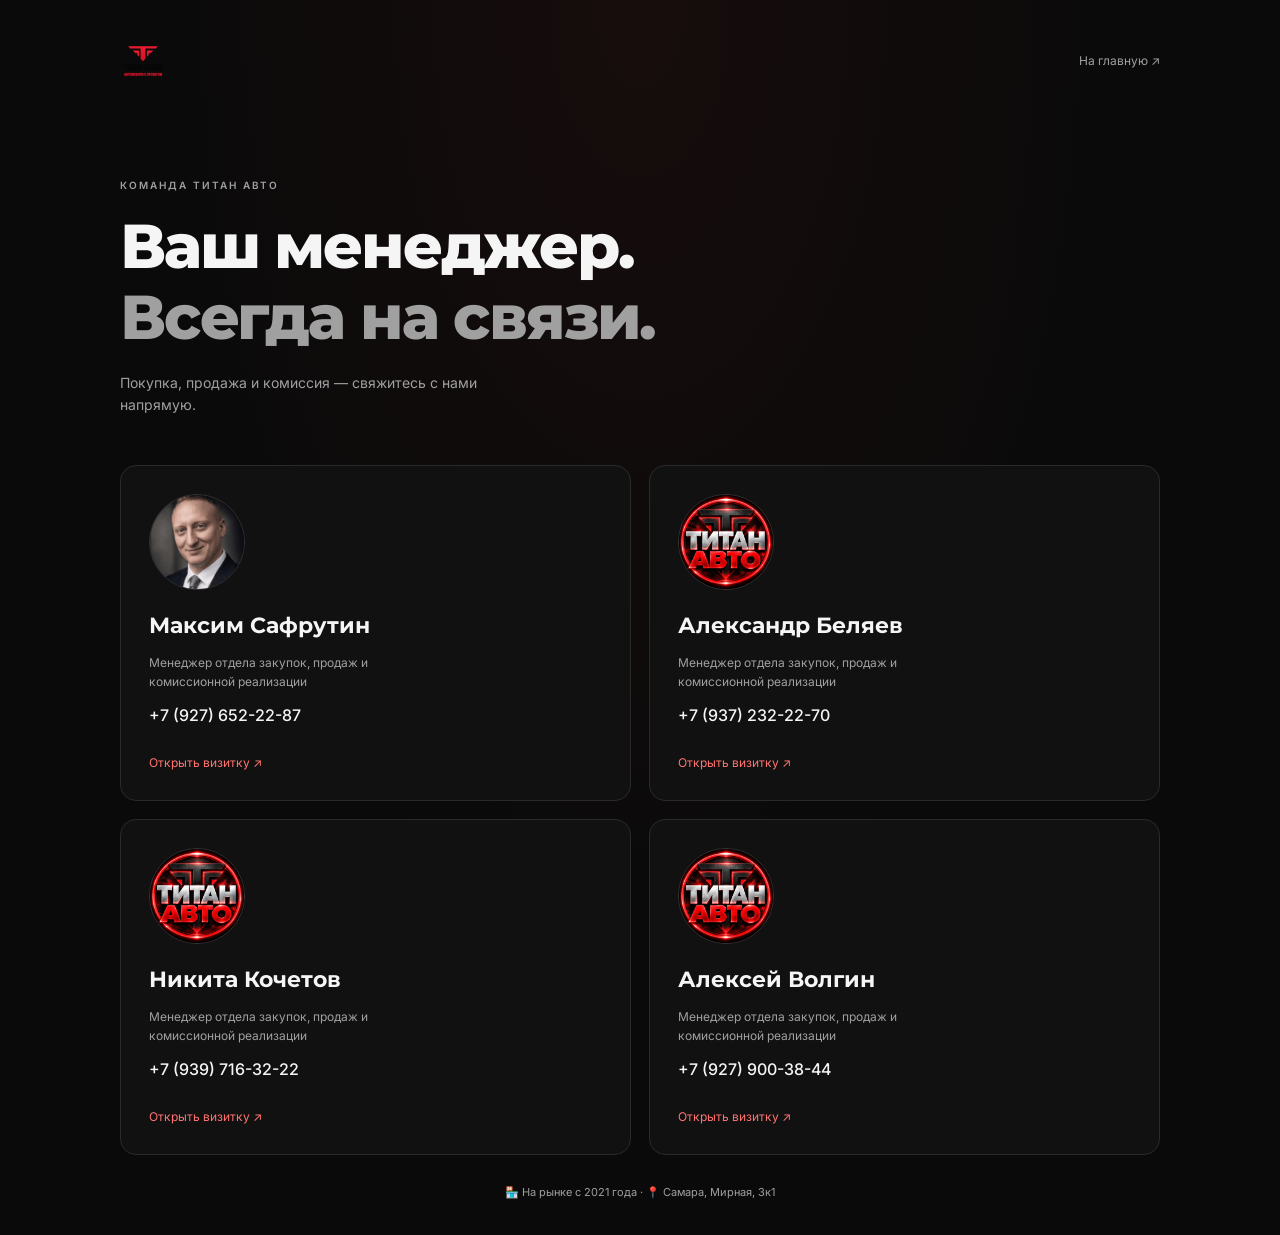
==== managers/index.html @ 08566175 "Add branded TITAN AUTO manager contact cards" ====
<!doctype html>
<html lang="ru"><head><meta charset="utf-8"><meta name="viewport" content="width=device-width,initial-scale=1"><meta name="theme-color" content="#0a0a0a"><title>Менеджеры — ТИТАН АВТО</title><meta name="description" content="Команда ТИТАН АВТО — контакты менеджеров в Самаре."><link rel="canonical" href="https://maxsafrutin.github.io/TITAN-AUTO/managers/"><meta property="og:type" content="website"><meta property="og:locale" content="ru_RU"><meta property="og:title" content="Менеджеры — ТИТАН АВТО"><meta property="og:description" content="Команда ТИТАН АВТО — контакты менеджеров в Самаре."><meta property="og:url" content="https://maxsafrutin.github.io/TITAN-AUTO/managers/"><meta property="og:image" content="https://maxsafrutin.github.io/TITAN-AUTO/managers/assets/titan-avatar.jpg"><meta name="twitter:card" content="summary"><link rel="icon" href="../assets/brand/favicon.svg" type="image/svg+xml"><link rel="stylesheet" href="assets/cards.css"></head><body><main class="directory"><header class="top"><a href="../"><img class="logo" src="../assets/brand/titan-auto-logo.svg" alt="ТИТАН АВТО" width="165" height="46"></a><a class="back" href="../">На главную ↗</a></header><div class="directory-title"><span class="eyebrow">КОМАНДА ТИТАН АВТО</span><h1>Ваш менеджер.<br><span>Всегда на связи.</span></h1><p>Покупка, продажа и комиссия — свяжитесь с нами напрямую.</p></div><div class="manager-grid"><a class="manager-tile" href="maksim-safrutin/"><img src="assets/maksim-safrutin.png" alt="Максим Сафрутин" width="96" height="96"><h2>Максим Сафрутин</h2><p>Менеджер отдела закупок, продаж и комиссионной реализации</p><strong>+7 (927) 652-22-87</strong><span class="tile-link">Открыть визитку ↗</span></a><a class="manager-tile" href="aleksandr-belyaev/"><img src="assets/titan-avatar.jpg" alt="ТИТАН АВТО" width="96" height="96"><h2>Александр Беляев</h2><p>Менеджер отдела закупок, продаж и комиссионной реализации</p><strong>+7 (937) 232-22-70</strong><span class="tile-link">Открыть визитку ↗</span></a><a class="manager-tile" href="nikita-kochetov/"><img src="assets/titan-avatar.jpg" alt="ТИТАН АВТО" width="96" height="96"><h2>Никита Кочетов</h2><p>Менеджер отдела закупок, продаж и комиссионной реализации</p><strong>+7 (939) 716-32-22</strong><span class="tile-link">Открыть визитку ↗</span></a><a class="manager-tile" href="aleksey-volgin/"><img src="assets/titan-avatar.jpg" alt="ТИТАН АВТО" width="96" height="96"><h2>Алексей Волгин</h2><p>Менеджер отдела закупок, продаж и комиссионной реализации</p><strong>+7 (927) 900-38-44</strong><span class="tile-link">Открыть визитку ↗</span></a></div><footer class="bottom">🏪 На рынке с 2021 года · 📍 Самара, Мирная, 3к1</footer></main></body></html>
---- managers/assets/cards.css ----
@import url('https://fonts.googleapis.com/css2?family=Inter:wght@400;500;600;700&family=Montserrat:wght@500;600;700;800&display=swap');
:root{color-scheme:dark;--bg:#0a0a0a;--panel:#111;--surface:#1a1a1a;--border:#2a2a2a;--muted:#a0a0a0;--red:#e53935;--text:#f5f5f5}
*{box-sizing:border-box}body{margin:0;background:var(--bg);color:var(--text);font:15px/1.6 Inter,Arial,sans-serif;background-image:radial-gradient(ellipse at 50% 0,rgba(229,57,53,.06),transparent 55%)}a{color:inherit;text-decoration:none}button{font:inherit;color:inherit;cursor:pointer}button,a,summary{-webkit-tap-highlight-color:transparent}a:focus-visible,button:focus-visible,summary:focus-visible{outline:2px solid #ff4d4d;outline-offset:4px}button:disabled{cursor:default}img{display:block;max-width:100%}.shell{width:min(100% - 32px,620px);margin:0 auto}.top{display:flex;align-items:center;justify-content:space-between;gap:20px;padding:30px 0}.logo{object-fit:contain;object-position:left center}.back{font-size:12px;color:var(--muted)}.back:hover,.company:hover,.bottom a:hover{color:#fff}.card{position:relative;background:var(--panel);border:1px solid var(--border);border-radius:22px;overflow:hidden;box-shadow:0 24px 70px #0005}.accent{height:4px;background:linear-gradient(90deg,var(--red) 0 32%,#262626 32%)}.intro{padding:30px 32px 24px;text-align:center}.eyebrow{display:block;font-size:10px;letter-spacing:.2em;font-weight:600;color:var(--muted)}.avatar{margin:24px auto 20px;border-radius:50%;object-fit:cover;object-position:center;border:1px solid #3a3a3a;padding:4px;background:var(--surface)}h1,h2{font-family:Montserrat,Arial,sans-serif}h1{font-size:38px;line-height:1.15;letter-spacing:-.035em;margin:0 0 16px;font-weight:800}.role{font-size:14px;color:var(--muted);max-width:360px;margin:0 auto 12px;line-height:1.65}.company{font-weight:600;font-size:13px;color:#ccc}.primary-actions{display:grid;grid-template-columns:1.35fr 1fr;gap:10px;padding:0 28px 26px}.button{display:flex;align-items:center;justify-content:center;gap:8px;min-height:48px;padding:12px 14px;border:1px solid #363636;background:var(--surface);border-radius:10px;font-size:12px;font-weight:600;text-align:center;transition:background .15s}.button:hover{background:#292929}.primary{background:var(--red);border-color:var(--red);color:#fff}.primary:hover{background:#c92e2a}.contacts{padding:0 28px}.contact,.email{border-top:1px solid var(--border);padding:21px 0}.number{display:block}.number small,.email small{display:block;font-size:11px;color:var(--muted);margin-bottom:4px}.number strong{font-size:23px;font-weight:600;letter-spacing:-.025em}.contact-actions{display:flex;flex-wrap:wrap;gap:8px;margin-top:13px}.contact-actions a,.contact-actions button{display:flex;align-items:center;justify-content:center;gap:7px;background:#1a1a1a;border:1px solid #303030;border-radius:8px;padding:8px 12px;font-size:11px;min-height:38px}.contact-actions a:hover,.contact-actions button:hover{background:#262626;border-color:#555}.contact-actions img{object-fit:contain}.email{display:block;position:relative}.email strong{font-size:16px;overflow-wrap:anywhere}.email>span{position:absolute;right:0;top:35px;color:var(--muted)}.materials{padding:14px 28px 24px}.materials h2{font-size:12px;text-transform:uppercase;letter-spacing:.12em;color:var(--muted);margin:10px 0 16px}.row{display:flex;align-items:center;gap:14px;padding:17px 0;border-top:1px solid var(--border)}.row>span:first-child,.row>span:nth-last-child(2){flex:1}.row strong{display:block;font-size:13px;font-weight:500}.row small{display:block;color:var(--muted);font-size:11px;margin-top:3px}.row>span:last-child{color:var(--muted);flex:0}.row:hover strong{color:#ff7470}summary{list-style:none;display:flex;align-items:center;justify-content:space-between;padding:18px 0;cursor:pointer;border-top:1px solid var(--border);font-size:13px;font-weight:500}summary::-webkit-details-marker{display:none}summary span{font-size:22px;color:var(--muted)}details[open] summary span{transform:rotate(45deg)}.channels{padding:0 14px;background:#161616;border-radius:10px}.facts{display:flex;flex-direction:column;gap:9px;background:var(--surface);border-top:1px solid var(--border);padding:22px 28px;font-size:12px;color:#ccc}.bottom{text-align:center;font-size:11px;color:var(--muted);padding:26px 0 32px;line-height:2}.bottom a{color:#c9c9c9}.directory{width:min(100% - 40px,1040px);margin:auto}.directory-title{padding:55px 0 35px}.directory-title h1{font-size:clamp(36px,6vw,62px);margin:18px 0}.directory-title h1 span{color:var(--muted)}.directory-title p{color:var(--muted);font-size:14px;max-width:400px}.manager-grid{display:grid;grid-template-columns:repeat(2,minmax(0,1fr));gap:18px}.manager-tile{padding:28px;background:var(--panel);border:1px solid var(--border);border-radius:16px;transition:border-color .2s}.manager-tile:hover{border-color:var(--red)}.manager-tile img{border-radius:50%;object-fit:cover;border:1px solid #333}.manager-tile h2{font-size:22px;line-height:1.3;margin:22px 0 10px}.manager-tile p{font-size:12px;color:var(--muted);max-width:290px}.manager-tile strong{font-size:16px;font-weight:500}.tile-link{display:block;margin-top:24px;font-size:12px;color:#ff7470}dialog{width:min(calc(100% - 32px),420px);background:#181818;border:1px solid #444;border-radius:18px;color:var(--text);padding:30px}dialog::backdrop{background:#000b;backdrop-filter:blur(5px)}dialog h2{font-size:21px;margin-top:14px}dialog p{color:#bbb;font-size:14px}dialog .button{width:100%}.dialog-phone{font-size:22px!important;color:white!important}.close{position:absolute;top:8px;right:10px;width:40px;height:40px;border:0;background:transparent;font-size:28px}.hint{font-size:11px!important}.toast{position:fixed;bottom:20px;left:50%;transform:translateX(-50%);width:max-content;max-width:calc(100% - 32px);border:1px solid #555;border-radius:10px;background:#272727;padding:12px 20px;z-index:10;font-size:12px;box-shadow:0 10px 30px #0008}
@media(min-width:800px){.shell{padding-bottom:30px}.top{padding:38px 0}.intro{padding-top:38px}.avatar{width:138px;height:138px}.primary-actions,.contacts{padding-left:36px;padding-right:36px}.materials{padding-left:36px;padding-right:36px}}
@media(max-width:460px){.top{gap:12px;padding:22px 0}.logo{width:140px}.intro{padding:25px 22px 22px}h1{font-size:33px}.primary-actions{padding:0 20px 24px;gap:8px;grid-template-columns:1fr}.primary-actions .button{min-height:46px}.contacts{padding:0 22px}.materials{padding:10px 22px 20px}.number strong{font-size:22px}.facts{padding:20px 22px}.manager-grid{grid-template-columns:1fr}.directory-title{padding-top:30px}.manager-tile{padding:24px}.back{font-size:11px}.card{border-radius:16px}.contact-actions a,.contact-actions button{padding:8px 10px}}
@media(prefers-reduced-motion:reduce){*{transition:none!important;scroll-behavior:auto!important}}
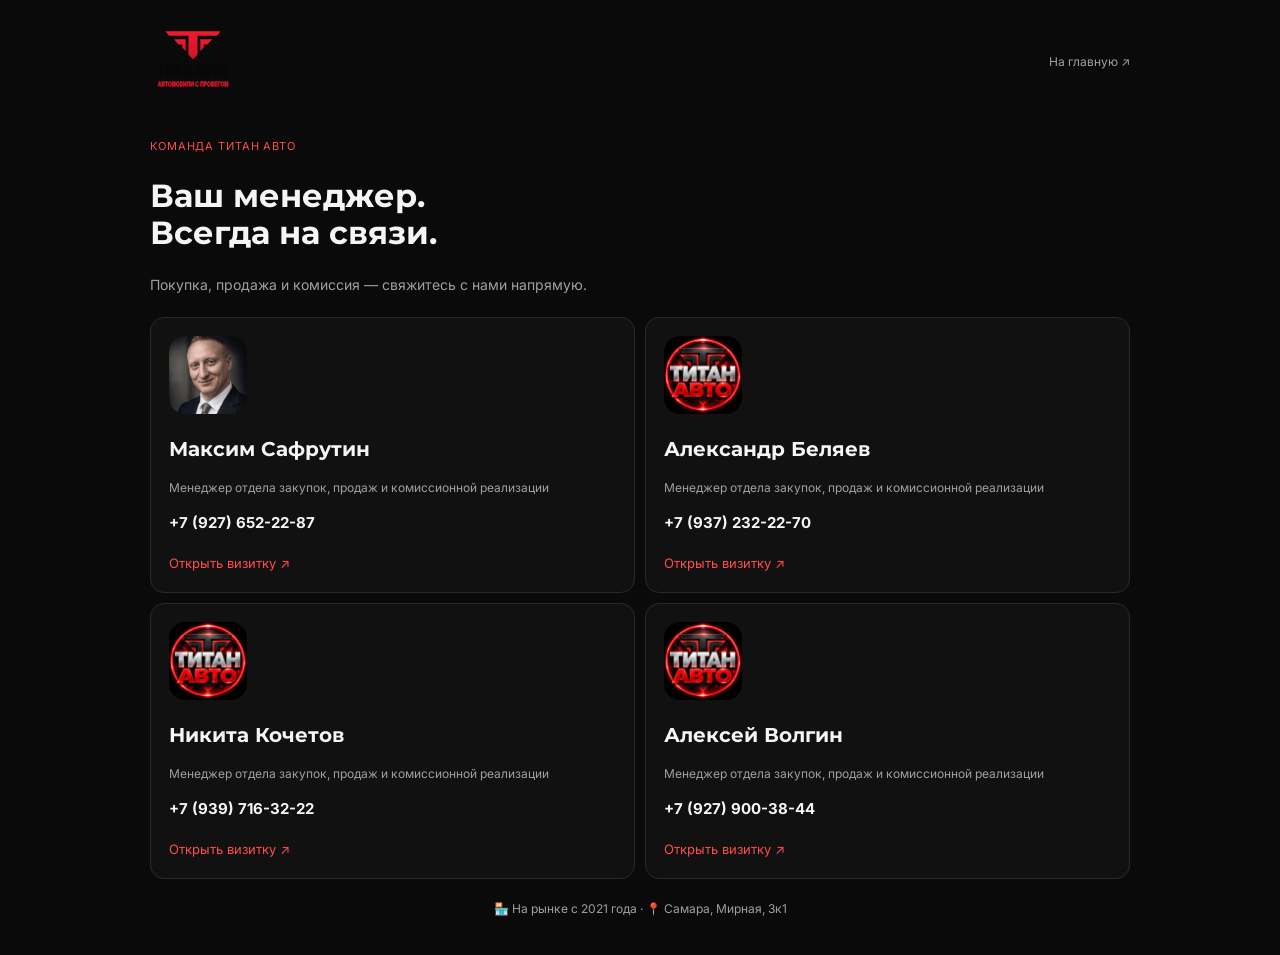
==== commit 327b1bb0: "Match SGM card layout with TITAN AUTO branding and motion" ====
--- a/managers/index.html
+++ b/managers/index.html
@@ -1,2 +1,2 @@
 <!doctype html>
-<html lang="ru"><head><meta charset="utf-8"><meta name="viewport" content="width=device-width,initial-scale=1"><meta name="theme-color" content="#0a0a0a"><title>Менеджеры — ТИТАН АВТО</title><meta name="description" content="Команда ТИТАН АВТО — контакты менеджеров в Самаре."><link rel="canonical" href="https://maxsafrutin.github.io/TITAN-AUTO/managers/"><meta property="og:type" content="website"><meta property="og:locale" content="ru_RU"><meta property="og:title" content="Менеджеры — ТИТАН АВТО"><meta property="og:description" content="Команда ТИТАН АВТО — контакты менеджеров в Самаре."><meta property="og:url" content="https://maxsafrutin.github.io/TITAN-AUTO/managers/"><meta property="og:image" content="https://maxsafrutin.github.io/TITAN-AUTO/managers/assets/titan-avatar.jpg"><meta name="twitter:card" content="summary"><link rel="icon" href="../assets/brand/favicon.svg" type="image/svg+xml"><link rel="stylesheet" href="assets/cards.css"></head><body><main class="directory"><header class="top"><a href="../"><img class="logo" src="../assets/brand/titan-auto-logo.svg" alt="ТИТАН АВТО" width="165" height="46"></a><a class="back" href="../">На главную ↗</a></header><div class="directory-title"><span class="eyebrow">КОМАНДА ТИТАН АВТО</span><h1>Ваш менеджер.<br><span>Всегда на связи.</span></h1><p>Покупка, продажа и комиссия — свяжитесь с нами напрямую.</p></div><div class="manager-grid"><a class="manager-tile" href="maksim-safrutin/"><img src="assets/maksim-safrutin.png" alt="Максим Сафрутин" width="96" height="96"><h2>Максим Сафрутин</h2><p>Менеджер отдела закупок, продаж и комиссионной реализации</p><strong>+7 (927) 652-22-87</strong><span class="tile-link">Открыть визитку ↗</span></a><a class="manager-tile" href="aleksandr-belyaev/"><img src="assets/titan-avatar.jpg" alt="ТИТАН АВТО" width="96" height="96"><h2>Александр Беляев</h2><p>Менеджер отдела закупок, продаж и комиссионной реализации</p><strong>+7 (937) 232-22-70</strong><span class="tile-link">Открыть визитку ↗</span></a><a class="manager-tile" href="nikita-kochetov/"><img src="assets/titan-avatar.jpg" alt="ТИТАН АВТО" width="96" height="96"><h2>Никита Кочетов</h2><p>Менеджер отдела закупок, продаж и комиссионной реализации</p><strong>+7 (939) 716-32-22</strong><span class="tile-link">Открыть визитку ↗</span></a><a class="manager-tile" href="aleksey-volgin/"><img src="assets/titan-avatar.jpg" alt="ТИТАН АВТО" width="96" height="96"><h2>Алексей Волгин</h2><p>Менеджер отдела закупок, продаж и комиссионной реализации</p><strong>+7 (927) 900-38-44</strong><span class="tile-link">Открыть визитку ↗</span></a></div><footer class="bottom">🏪 На рынке с 2021 года · 📍 Самара, Мирная, 3к1</footer></main></body></html>+<html lang="ru"><head><meta charset="utf-8"><meta name="viewport" content="width=device-width,initial-scale=1"><meta name="theme-color" content="#0a0a0a"><title>Менеджеры — ТИТАН АВТО</title><meta name="description" content="Команда ТИТАН АВТО — контакты менеджеров в Самаре."><link rel="canonical" href="https://maxsafrutin.github.io/TITAN-AUTO/managers/"><meta property="og:type" content="website"><meta property="og:locale" content="ru_RU"><meta property="og:title" content="Менеджеры — ТИТАН АВТО"><meta property="og:description" content="Команда ТИТАН АВТО — контакты менеджеров в Самаре."><meta property="og:url" content="https://maxsafrutin.github.io/TITAN-AUTO/managers/"><meta property="og:image" content="https://maxsafrutin.github.io/TITAN-AUTO/managers/assets/titan-avatar.jpg"><meta name="twitter:card" content="summary"><link rel="icon" href="../assets/brand/favicon.svg" type="image/svg+xml"><link rel="stylesheet" href="assets/cards.css?v=3"></head><body><main class="directory"><header class="top"><a href="../"><img class="logo" src="../assets/brand/titan-auto-logo.svg" alt="ТИТАН АВТО" width="165" height="46"></a><a class="back" href="../">На главную ↗</a></header><div class="directory-title"><span class="eyebrow">КОМАНДА ТИТАН АВТО</span><h1>Ваш менеджер.<br><span>Всегда на связи.</span></h1><p>Покупка, продажа и комиссия — свяжитесь с нами напрямую.</p></div><div class="manager-grid"><a class="manager-tile" href="maksim-safrutin/"><img src="assets/maksim-safrutin.png" alt="Максим Сафрутин" width="96" height="96"><h2>Максим Сафрутин</h2><p>Менеджер отдела закупок, продаж и комиссионной реализации</p><strong>+7 (927) 652-22-87</strong><span class="tile-link">Открыть визитку ↗</span></a><a class="manager-tile" href="aleksandr-belyaev/"><img src="assets/titan-avatar.jpg" alt="ТИТАН АВТО" width="96" height="96"><h2>Александр Беляев</h2><p>Менеджер отдела закупок, продаж и комиссионной реализации</p><strong>+7 (937) 232-22-70</strong><span class="tile-link">Открыть визитку ↗</span></a><a class="manager-tile" href="nikita-kochetov/"><img src="assets/titan-avatar.jpg" alt="ТИТАН АВТО" width="96" height="96"><h2>Никита Кочетов</h2><p>Менеджер отдела закупок, продаж и комиссионной реализации</p><strong>+7 (939) 716-32-22</strong><span class="tile-link">Открыть визитку ↗</span></a><a class="manager-tile" href="aleksey-volgin/"><img src="assets/titan-avatar.jpg" alt="ТИТАН АВТО" width="96" height="96"><h2>Алексей Волгин</h2><p>Менеджер отдела закупок, продаж и комиссионной реализации</p><strong>+7 (927) 900-38-44</strong><span class="tile-link">Открыть визитку ↗</span></a></div><footer class="bottom">🏪 На рынке с 2021 года · 📍 Самара, Мирная, 3к1</footer></main></body></html>
--- a/managers/assets/cards.css
+++ b/managers/assets/cards.css
@@ -1,6 +1,1045 @@
-@import url('https://fonts.googleapis.com/css2?family=Inter:wght@400;500;600;700&family=Montserrat:wght@500;600;700;800&display=swap');
-:root{color-scheme:dark;--bg:#0a0a0a;--panel:#111;--surface:#1a1a1a;--border:#2a2a2a;--muted:#a0a0a0;--red:#e53935;--text:#f5f5f5}
-*{box-sizing:border-box}body{margin:0;background:var(--bg);color:var(--text);font:15px/1.6 Inter,Arial,sans-serif;background-image:radial-gradient(ellipse at 50% 0,rgba(229,57,53,.06),transparent 55%)}a{color:inherit;text-decoration:none}button{font:inherit;color:inherit;cursor:pointer}button,a,summary{-webkit-tap-highlight-color:transparent}a:focus-visible,button:focus-visible,summary:focus-visible{outline:2px solid #ff4d4d;outline-offset:4px}button:disabled{cursor:default}img{display:block;max-width:100%}.shell{width:min(100% - 32px,620px);margin:0 auto}.top{display:flex;align-items:center;justify-content:space-between;gap:20px;padding:30px 0}.logo{object-fit:contain;object-position:left center}.back{font-size:12px;color:var(--muted)}.back:hover,.company:hover,.bottom a:hover{color:#fff}.card{position:relative;background:var(--panel);border:1px solid var(--border);border-radius:22px;overflow:hidden;box-shadow:0 24px 70px #0005}.accent{height:4px;background:linear-gradient(90deg,var(--red) 0 32%,#262626 32%)}.intro{padding:30px 32px 24px;text-align:center}.eyebrow{display:block;font-size:10px;letter-spacing:.2em;font-weight:600;color:var(--muted)}.avatar{margin:24px auto 20px;border-radius:50%;object-fit:cover;object-position:center;border:1px solid #3a3a3a;padding:4px;background:var(--surface)}h1,h2{font-family:Montserrat,Arial,sans-serif}h1{font-size:38px;line-height:1.15;letter-spacing:-.035em;margin:0 0 16px;font-weight:800}.role{font-size:14px;color:var(--muted);max-width:360px;margin:0 auto 12px;line-height:1.65}.company{font-weight:600;font-size:13px;color:#ccc}.primary-actions{display:grid;grid-template-columns:1.35fr 1fr;gap:10px;padding:0 28px 26px}.button{display:flex;align-items:center;justify-content:center;gap:8px;min-height:48px;padding:12px 14px;border:1px solid #363636;background:var(--surface);border-radius:10px;font-size:12px;font-weight:600;text-align:center;transition:background .15s}.button:hover{background:#292929}.primary{background:var(--red);border-color:var(--red);color:#fff}.primary:hover{background:#c92e2a}.contacts{padding:0 28px}.contact,.email{border-top:1px solid var(--border);padding:21px 0}.number{display:block}.number small,.email small{display:block;font-size:11px;color:var(--muted);margin-bottom:4px}.number strong{font-size:23px;font-weight:600;letter-spacing:-.025em}.contact-actions{display:flex;flex-wrap:wrap;gap:8px;margin-top:13px}.contact-actions a,.contact-actions button{display:flex;align-items:center;justify-content:center;gap:7px;background:#1a1a1a;border:1px solid #303030;border-radius:8px;padding:8px 12px;font-size:11px;min-height:38px}.contact-actions a:hover,.contact-actions button:hover{background:#262626;border-color:#555}.contact-actions img{object-fit:contain}.email{display:block;position:relative}.email strong{font-size:16px;overflow-wrap:anywhere}.email>span{position:absolute;right:0;top:35px;color:var(--muted)}.materials{padding:14px 28px 24px}.materials h2{font-size:12px;text-transform:uppercase;letter-spacing:.12em;color:var(--muted);margin:10px 0 16px}.row{display:flex;align-items:center;gap:14px;padding:17px 0;border-top:1px solid var(--border)}.row>span:first-child,.row>span:nth-last-child(2){flex:1}.row strong{display:block;font-size:13px;font-weight:500}.row small{display:block;color:var(--muted);font-size:11px;margin-top:3px}.row>span:last-child{color:var(--muted);flex:0}.row:hover strong{color:#ff7470}summary{list-style:none;display:flex;align-items:center;justify-content:space-between;padding:18px 0;cursor:pointer;border-top:1px solid var(--border);font-size:13px;font-weight:500}summary::-webkit-details-marker{display:none}summary span{font-size:22px;color:var(--muted)}details[open] summary span{transform:rotate(45deg)}.channels{padding:0 14px;background:#161616;border-radius:10px}.facts{display:flex;flex-direction:column;gap:9px;background:var(--surface);border-top:1px solid var(--border);padding:22px 28px;font-size:12px;color:#ccc}.bottom{text-align:center;font-size:11px;color:var(--muted);padding:26px 0 32px;line-height:2}.bottom a{color:#c9c9c9}.directory{width:min(100% - 40px,1040px);margin:auto}.directory-title{padding:55px 0 35px}.directory-title h1{font-size:clamp(36px,6vw,62px);margin:18px 0}.directory-title h1 span{color:var(--muted)}.directory-title p{color:var(--muted);font-size:14px;max-width:400px}.manager-grid{display:grid;grid-template-columns:repeat(2,minmax(0,1fr));gap:18px}.manager-tile{padding:28px;background:var(--panel);border:1px solid var(--border);border-radius:16px;transition:border-color .2s}.manager-tile:hover{border-color:var(--red)}.manager-tile img{border-radius:50%;object-fit:cover;border:1px solid #333}.manager-tile h2{font-size:22px;line-height:1.3;margin:22px 0 10px}.manager-tile p{font-size:12px;color:var(--muted);max-width:290px}.manager-tile strong{font-size:16px;font-weight:500}.tile-link{display:block;margin-top:24px;font-size:12px;color:#ff7470}dialog{width:min(calc(100% - 32px),420px);background:#181818;border:1px solid #444;border-radius:18px;color:var(--text);padding:30px}dialog::backdrop{background:#000b;backdrop-filter:blur(5px)}dialog h2{font-size:21px;margin-top:14px}dialog p{color:#bbb;font-size:14px}dialog .button{width:100%}.dialog-phone{font-size:22px!important;color:white!important}.close{position:absolute;top:8px;right:10px;width:40px;height:40px;border:0;background:transparent;font-size:28px}.hint{font-size:11px!important}.toast{position:fixed;bottom:20px;left:50%;transform:translateX(-50%);width:max-content;max-width:calc(100% - 32px);border:1px solid #555;border-radius:10px;background:#272727;padding:12px 20px;z-index:10;font-size:12px;box-shadow:0 10px 30px #0008}
-@media(min-width:800px){.shell{padding-bottom:30px}.top{padding:38px 0}.intro{padding-top:38px}.avatar{width:138px;height:138px}.primary-actions,.contacts{padding-left:36px;padding-right:36px}.materials{padding-left:36px;padding-right:36px}}
-@media(max-width:460px){.top{gap:12px;padding:22px 0}.logo{width:140px}.intro{padding:25px 22px 22px}h1{font-size:33px}.primary-actions{padding:0 20px 24px;gap:8px;grid-template-columns:1fr}.primary-actions .button{min-height:46px}.contacts{padding:0 22px}.materials{padding:10px 22px 20px}.number strong{font-size:22px}.facts{padding:20px 22px}.manager-grid{grid-template-columns:1fr}.directory-title{padding-top:30px}.manager-tile{padding:24px}.back{font-size:11px}.card{border-radius:16px}.contact-actions a,.contact-actions button{padding:8px 10px}}
-@media(prefers-reduced-motion:reduce){*{transition:none!important;scroll-behavior:auto!important}}
+@import url('https://fonts.googleapis.com/css2?family=Inter:wght@400;500;600;700&family=Montserrat:wght@600;700;800;900&display=swap');
+:root{color-scheme:dark;--text:#f5f5f5;--muted:#a0a0a0;--font:Inter,Arial,sans-serif;--shadow:0 10px 30px rgba(0,0,0,.6);--transition:.3s cubic-bezier(.4,0,.2,1)}
+*{box-sizing:border-box}html{min-height:100%;scroll-behavior:smooth}body{margin:0;min-height:100vh;background:#0a0a0a;color:var(--text);font:14px/1.7 var(--font);-webkit-font-smoothing:antialiased}a{color:inherit;text-decoration:none}button{font:inherit}h1,h2,h3{font-family:Montserrat,Arial,sans-serif}img{max-width:100%}button,a,summary{-webkit-tap-highlight-color:transparent}a:focus-visible,button:focus-visible,summary:focus-visible{outline:2px solid #ff4d4d;outline-offset:3px}[hidden]{display:none!important}
+/* Digital business card and shared company-materials modal. */
+
+body.modal-open {
+  overflow: hidden;
+}
+
+.wrap {
+  position: relative;
+  z-index: 1;
+  min-height: 100%;
+  min-height: 100dvh;
+  display: grid;
+  place-items: start center;
+  padding: 16px;
+}
+
+.wrap--contactsPage {
+  padding: 16px;
+}
+
+.card {
+  position: relative;
+  width: min(620px, 100%);
+  border: 1px solid rgba(255, 255, 255, 0.10);
+  border-radius: 20px;
+  background: #111111;
+  box-shadow: var(--shadow);
+  overflow: hidden;
+  animation: riseFade 420ms ease both;
+}
+
+.card::after,
+.modalCard::after {
+  content: "";
+  position: absolute;
+  left: 0;
+  right: 0;
+  bottom: 0;
+  height: 2px;
+  background: linear-gradient(
+    90deg,
+    #e53935,
+    #e53935,
+    #e53935,
+    #e53935,
+    #e53935,
+    #e53935
+  );
+  opacity: 0.9;
+  pointer-events: none;
+}
+
+.card__body {
+  padding: 22px;
+}
+
+.contactSheet {
+  display: grid;
+  gap: 14px;
+}
+
+.contactHead {
+  display: grid;
+  grid-template-columns: minmax(0, 1fr) auto;
+  gap: 14px;
+  align-items: start;
+}
+
+.contactHero {
+  display: grid;
+  grid-template-columns: 96px minmax(0, 1fr);
+  gap: 12px;
+  align-items: center;
+  min-width: 0;
+}
+
+.contactHero__content {
+  min-width: 0;
+  display: grid;
+  gap: 7px;
+}
+
+.contactAvatar {
+  width: 96px;
+  height: 96px;
+  object-fit: cover;
+  border-radius: 18px;
+  border: 1px solid rgba(255, 255, 255, 0.10);
+  display: block;
+}
+
+.contactBrandLogo {
+  display: inline-flex;
+  align-items: center;
+  justify-content: center;
+  width: 86px;
+  min-height: 42px;
+  padding: 8px 0;
+  text-decoration: none;
+}
+
+.contactBrandLogo img {
+  display: block;
+  width: 100%;
+  height: auto;
+}
+
+.contactName {
+  margin: 0;
+  font-size: 24px;
+  line-height: 1.08;
+  font-weight: 700;
+  letter-spacing: 0;
+}
+
+.contactRole {
+  margin: 2px 0 0;
+  color: rgba(255, 255, 255, 0.62);
+  font-size: 11px;
+  font-weight: 300;
+  letter-spacing: 0.02em;
+  text-transform: uppercase;
+}
+
+.contactCompany {
+  color: var(--muted);
+  font-size: 14px;
+  line-height: 1.28;
+}
+
+.contactCompanyLink {
+  text-decoration: none;
+  transition: color 160ms ease;
+}
+
+.contactCompanyLink:hover {
+  color: #f5f5f5;
+}
+
+.contactTopActions {
+  display: grid;
+  grid-template-columns: minmax(0, 1fr) minmax(0, 0.72fr);
+  gap: 8px;
+}
+
+.modalActions {
+  display: grid;
+  gap: 10px;
+  margin: 18px 0 0;
+}
+
+.contactMaterials {
+  margin-top: 2px;
+}
+
+.modalBack,
+.modalClose,
+.modalAction {
+  appearance: none;
+  border-radius: 14px;
+  border: 1px solid rgba(255, 255, 255, 0.12);
+  background: rgba(255, 255, 255, 0.03);
+  color: var(--text);
+  font-family: var(--font);
+}
+
+.modalBack,
+.modalClose {
+  display: inline-flex;
+  align-items: center;
+  justify-content: center;
+  min-height: 40px;
+  padding: 0 14px;
+  cursor: pointer;
+  transition: transform 160ms ease, border-color 160ms ease, background 160ms ease;
+}
+
+.modalClose {
+  width: 40px;
+  padding: 0;
+  font-size: 18px;
+  line-height: 1;
+}
+
+.modalAction {
+  display: inline-flex;
+  align-items: center;
+  justify-content: flex-start;
+  gap: 12px;
+  width: 100%;
+  min-height: 44px;
+  padding: 11px 14px;
+  text-decoration: none;
+  font-size: 14px;
+  font-weight: 400;
+  line-height: 1.3;
+  text-align: left;
+  cursor: pointer;
+  transition: transform 160ms ease, border-color 160ms ease, background 160ms ease;
+}
+
+.modalBack:hover,
+.modalClose:hover,
+.modalAction:hover,
+.modalIconAction:hover {
+  transform: translateY(-1px);
+  border-color: rgba(229, 57, 53, 0.22);
+  background: rgba(255, 255, 255, 0.05);
+}
+
+.modalAction--accent {
+  position: relative;
+  isolation: isolate;
+  overflow: hidden;
+  border-color: rgba(229, 57, 53, 0.30);
+  background: linear-gradient(
+    90deg,
+    rgba(229, 57, 53, 0.34),
+    rgba(229, 57, 53, 0.12),
+    rgba(229, 57, 53, 0.34)
+  );
+  font-weight: 500;
+}
+
+.modalAction--accent::before {
+  content: "";
+  position: absolute;
+  top: -140%;
+  left: -32%;
+  width: 36%;
+  height: 380%;
+  background: linear-gradient(
+    180deg,
+    rgba(255, 255, 255, 0),
+    rgba(255, 255, 255, 0.30),
+    rgba(255, 255, 255, 0)
+  );
+  transform: rotate(24deg);
+  animation: verifyShine 3.6s ease-in-out infinite;
+  pointer-events: none;
+}
+
+.modalAction--no-shine::before {
+  display: none;
+}
+
+.modalAction--accent > * {
+  position: relative;
+  z-index: 1;
+}
+
+.modalAction--accent:hover {
+  border-color: rgba(229, 57, 53, 0.42);
+  background: linear-gradient(
+    90deg,
+    rgba(229, 57, 53, 0.42),
+    rgba(229, 57, 53, 0.16),
+    rgba(229, 57, 53, 0.42)
+  );
+}
+
+.modalAction--presentation {
+  min-height: 54px;
+}
+
+.modalAction--shareAction {
+  position: relative;
+  isolation: isolate;
+  overflow: hidden;
+  border-color: rgba(229, 57, 53, 0.38);
+  background: linear-gradient(180deg, rgba(229, 57, 53, 0.95), rgba(229, 57, 53, 0.95));
+  color: #ffffff;
+  font-weight: 500;
+  box-shadow: inset 0 1px 0 rgba(255, 255, 255, 0.28), 0 10px 22px rgba(229, 57, 53, 0.16);
+}
+
+.modalAction--shareAction .modalAction__icon {
+  width: 22px;
+  height: 22px;
+  color: #ffffff;
+}
+
+.modalAction--shareAction .modalAction__icon svg {
+  width: 22px;
+  height: 22px;
+}
+
+.modalAction--shareAction:hover {
+  border-color: rgba(229, 57, 53, 0.62);
+  background: linear-gradient(180deg, rgba(229, 57, 53, 0.98), rgba(229, 57, 53, 0.98));
+}
+
+.modalAction__text {
+  display: grid;
+  gap: 4px;
+  min-width: 0;
+}
+
+.modalAction__text strong {
+  display: block;
+  color: var(--text);
+  font-size: 15px;
+  font-weight: 600;
+  line-height: 1.2;
+}
+
+.modalAction__text small {
+  display: block;
+  color: #f5f5f5;
+  font-size: 11px;
+  font-weight: 600;
+  letter-spacing: 0.08em;
+  line-height: 1.2;
+}
+
+.modalAction__icon {
+  display: inline-flex;
+  align-items: center;
+  justify-content: center;
+  width: 18px;
+  height: 18px;
+  color: #f5f5f5;
+  flex: 0 0 auto;
+}
+
+.modalAction__icon svg {
+  width: 18px;
+  height: 18px;
+}
+
+.modalAction__icon--image {
+  width: 24px;
+  height: 24px;
+  border-radius: 8px;
+  background: rgba(255, 255, 255, 0.08);
+}
+
+.modalAction__icon--image img {
+  width: 18px;
+  height: 18px;
+  object-fit: contain;
+  display: block;
+}
+
+.contactMethod,
+.contactAccordion,
+.fact {
+  position: relative;
+  border: 1px solid rgba(255, 255, 255, 0.12);
+  background: rgba(255, 255, 255, 0.03);
+}
+
+.contactMethod {
+  display: grid;
+  grid-template-columns: minmax(0, 1fr) auto;
+  gap: 10px;
+  align-items: center;
+  border-radius: 14px;
+  padding: 12px 14px;
+}
+
+.contactMethod__main {
+  min-width: 0;
+}
+
+.contactMethod__number {
+  display: block;
+  color: #f5f5f5;
+  font-size: 15px;
+  font-weight: 600;
+  text-decoration: none;
+  line-height: 1.3;
+  overflow-wrap: anywhere;
+}
+
+.contactMethod__label {
+  display: block;
+  margin-top: 4px;
+  color: rgba(255, 255, 255, 0.62);
+  font-size: 11px;
+  font-weight: 300;
+  text-transform: uppercase;
+  letter-spacing: 0.02em;
+}
+
+.contactMethod__actions {
+  display: inline-flex;
+  align-items: center;
+  justify-content: flex-end;
+  flex-wrap: wrap;
+  gap: 8px;
+}
+
+.contactQuick {
+  position: relative;
+  display: inline-flex;
+  align-items: center;
+  justify-content: center;
+  width: 40px;
+  height: 40px;
+  border-radius: 12px;
+  border: 1px solid rgba(255, 255, 255, 0.12);
+  background: rgba(255, 255, 255, 0.03);
+  color: var(--text);
+  text-decoration: none;
+  cursor: pointer;
+  transition: transform 160ms ease, border-color 160ms ease, background 160ms ease;
+}
+
+.contactQuick svg {
+  width: 22px;
+  height: 22px;
+}
+
+.contactQuick img {
+  width: 29px;
+  height: 29px;
+  object-fit: contain;
+  display: block;
+}
+
+.contactQuick:hover {
+  transform: translateY(-1px);
+  border-color: rgba(229, 57, 53, 0.22);
+  background: rgba(255, 255, 255, 0.05);
+}
+
+.contactQuick[data-tooltip]::after {
+  content: attr(data-tooltip);
+  position: absolute;
+  left: 50%;
+  bottom: calc(100% + 8px);
+  z-index: 5;
+  padding: 5px 8px;
+  border-radius: 999px;
+  border: 1px solid rgba(255, 255, 255, 0.12);
+  background: #111111;
+  color: rgba(255, 255, 255, 0.86);
+  font-size: 11px;
+  font-weight: 400;
+  line-height: 1;
+  white-space: nowrap;
+  opacity: 0;
+  pointer-events: none;
+  transform: translate(-50%, 4px);
+  transition: opacity 140ms ease, transform 140ms ease;
+}
+
+.contactQuick[data-tooltip]:hover::after,
+.contactQuick[data-tooltip]:focus-visible::after {
+  opacity: 1;
+  transform: translate(-50%, 0);
+}
+
+.contactAccordion {
+  border-radius: 16px;
+}
+
+.contactAccordion summary {
+  list-style: none;
+  display: flex;
+  align-items: center;
+  justify-content: space-between;
+  gap: 12px;
+  padding: 14px 16px;
+  cursor: pointer;
+  font-size: 14px;
+  font-weight: 500;
+}
+
+.contactAccordion summary::-webkit-details-marker {
+  display: none;
+}
+
+.contactAccordion__chevron {
+  display: inline-flex;
+  align-items: center;
+  justify-content: center;
+  width: 18px;
+  height: 18px;
+  color: #f5f5f5;
+  transition: transform 160ms ease;
+}
+
+.contactAccordion[open] .contactAccordion__chevron {
+  transform: rotate(180deg);
+}
+
+.contactAccordion__chevron svg {
+  width: 18px;
+  height: 18px;
+}
+
+.contactAccordion__body {
+  display: grid;
+  gap: 10px;
+  padding: 0 14px 14px;
+}
+
+.fact {
+  display: inline-flex;
+  align-items: center;
+  justify-content: space-between;
+  gap: 8px;
+  min-height: 44px;
+  padding: 10px 14px;
+  border-radius: 14px;
+  color: var(--text);
+  font-size: 14px;
+}
+
+.fact__label {
+  color: rgba(255, 255, 255, 0.72);
+  font-size: inherit;
+  font-weight: 400;
+}
+
+.fact__value {
+  color: #f5f5f5;
+  font-size: inherit;
+  font-weight: 700;
+}
+
+.modalRoot[hidden] {
+  display: none;
+}
+
+.modalShell {
+  position: fixed;
+  inset: 0;
+  z-index: 80;
+  display: grid;
+  place-items: start center;
+  padding: 16px;
+  overflow-y: auto;
+}
+
+.modalOverlay {
+  position: absolute;
+  inset: 0;
+  border: 0;
+  background: rgba(7, 7, 7, 0.76);
+  backdrop-filter: blur(8px);
+  cursor: pointer;
+}
+
+.modalCard {
+  position: relative;
+  z-index: 1;
+  width: min(620px, 100%);
+  padding: 24px;
+  border-radius: 20px;
+  border: 1px solid rgba(255, 255, 255, 0.10);
+  background: #111111;
+  box-shadow: var(--shadow);
+  overflow: hidden;
+  animation: riseFade 220ms ease both;
+}
+
+.modalHead {
+  display: flex;
+  align-items: center;
+  justify-content: space-between;
+  gap: 12px;
+  min-height: 28px;
+}
+
+.modalHead__start {
+  display: flex;
+  align-items: center;
+  gap: 10px;
+  min-height: 28px;
+}
+
+.modalTitle {
+  margin: 14px 0 8px;
+  font-size: 32px;
+  line-height: 1.05;
+  font-weight: 700;
+  letter-spacing: 0;
+}
+
+.modalText {
+  margin: 0;
+  color: var(--muted);
+  font-size: 15px;
+  line-height: 1.5;
+}
+
+.modalNote {
+  display: flex;
+  align-items: flex-start;
+  gap: 10px;
+  margin-top: 14px;
+  padding: 12px 14px;
+  border-radius: 14px;
+  border: 1px solid rgba(255, 255, 255, 0.08);
+  background: rgba(255, 255, 255, 0.02);
+  color: rgba(255, 255, 255, 0.82);
+  font-size: 14px;
+  line-height: 1.45;
+}
+
+.modalNote--caption {
+  margin-top: 4px;
+  padding: 0;
+  border: 0;
+  background: transparent;
+  color: rgba(255, 255, 255, 0.62);
+  font-size: 13px;
+  font-weight: 300;
+}
+
+.modalNote__pin {
+  display: inline-flex;
+  align-items: center;
+  justify-content: center;
+  width: 18px;
+  height: 18px;
+  color: #f5f5f5;
+  flex: 0 0 auto;
+  font-size: 14px;
+}
+
+.modalNote__pin svg {
+  width: 18px;
+  height: 18px;
+}
+
+.modalNote--accent {
+  border-color: rgba(229, 57, 53, 0.20);
+  background: rgba(229, 57, 53, 0.06);
+  color: rgba(255, 255, 255, 0.90);
+  font-weight: 500;
+}
+
+.modalBody {
+  margin-top: 18px;
+}
+
+.modalActionWrap {
+  display: block;
+}
+
+.modalActionWrap--spaced {
+  margin-top: 14px;
+}
+
+.modalActionWrap--spaced::before {
+  content: "";
+  display: block;
+  height: 1px;
+  margin: 0 8px 14px;
+  background: linear-gradient(90deg, transparent, rgba(229, 57, 53, 0.26), transparent);
+}
+
+.modalActionWrap--pdf {
+  display: grid;
+  grid-template-columns: minmax(0, 1fr) 48px;
+  gap: 8px;
+  align-items: stretch;
+}
+
+.modalActionWrap--spaced.modalActionWrap--pdf::before {
+  grid-column: 1 / -1;
+}
+
+.modalActionWrap--pdf .modalAction {
+  min-width: 0;
+}
+
+.modalIconAction {
+  appearance: none;
+  display: inline-flex;
+  align-items: center;
+  justify-content: center;
+  width: 48px;
+  min-height: 46px;
+  border-radius: 14px;
+  border: 1px solid rgba(255, 255, 255, 0.12);
+  background: rgba(255, 255, 255, 0.03);
+  color: #f5f5f5;
+  text-decoration: none;
+  transition: transform 160ms ease, border-color 160ms ease, background 160ms ease;
+}
+
+.modalIconAction svg {
+  width: 20px;
+  height: 20px;
+}
+
+.toast {
+  position: fixed;
+  left: 50%;
+  bottom: 20px;
+  z-index: 120;
+  max-width: min(420px, calc(100vw - 32px));
+  padding: 12px 16px;
+  border-radius: 14px;
+  border: 1px solid rgba(255, 255, 255, 0.14);
+  background: #111111;
+  box-shadow: 0 24px 48px rgba(0, 0, 0, 0.36);
+  color: var(--text);
+  font-size: 14px;
+  line-height: 1.4;
+  transform: translate(-50%, 20px);
+  opacity: 0;
+  pointer-events: none;
+  transition: opacity 180ms ease, transform 180ms ease;
+}
+
+.toast.is-visible {
+  opacity: 1;
+  transform: translate(-50%, 0);
+}
+
+.catalogCard {
+  width: min(980px, 100%);
+}
+
+.catalogHead {
+  display: grid;
+  grid-template-columns: minmax(0, 1fr) auto;
+  gap: 18px;
+  align-items: start;
+}
+
+.catalogHead h1 {
+  margin: 0;
+  font-size: 34px;
+  line-height: 1.05;
+  font-weight: 700;
+  letter-spacing: 0;
+}
+
+.catalogEyebrow {
+  margin: 0 0 6px;
+  color: #f5f5f5;
+  font-size: 12px;
+  font-weight: 600;
+  letter-spacing: 0.08em;
+  text-transform: uppercase;
+}
+
+.catalogLead {
+  margin: 14px 0 0;
+  color: var(--muted);
+  font-size: 15px;
+  line-height: 1.45;
+}
+
+.catalogStats {
+  display: flex;
+  flex-wrap: wrap;
+  gap: 8px;
+  margin-top: 16px;
+}
+
+.catalogStats span {
+  display: inline-flex;
+  align-items: center;
+  min-height: 32px;
+  padding: 7px 10px;
+  border-radius: 12px;
+  border: 1px solid rgba(255, 255, 255, 0.10);
+  background: rgba(255, 255, 255, 0.03);
+  color: rgba(255, 255, 255, 0.74);
+  font-size: 13px;
+}
+
+.managerGrid {
+  display: grid;
+  grid-template-columns: repeat(2, minmax(0, 1fr));
+  gap: 10px;
+  margin-top: 18px;
+}
+
+.managerTile {
+  display: grid;
+  grid-template-columns: 62px minmax(0, 1fr) auto;
+  gap: 12px;
+  align-items: center;
+  min-width: 0;
+  padding: 12px;
+  border-radius: 14px;
+  border: 1px solid rgba(255, 255, 255, 0.10);
+  background: rgba(255, 255, 255, 0.025);
+}
+
+.managerTile__avatar {
+  width: 62px;
+  height: 62px;
+  border-radius: 14px;
+  border: 1px solid rgba(255, 255, 255, 0.10);
+  object-fit: cover;
+}
+
+.managerTile__main {
+  min-width: 0;
+}
+
+.managerTile h2 {
+  margin: 0;
+  color: var(--text);
+  font-size: 17px;
+  line-height: 1.14;
+  font-weight: 650;
+  letter-spacing: 0;
+}
+
+.managerTile p {
+  margin: 5px 0 0;
+  color: rgba(255, 255, 255, 0.62);
+  font-size: 12px;
+  line-height: 1.25;
+}
+
+.managerTile__meta {
+  display: grid;
+  gap: 2px;
+  margin-top: 7px;
+  color: rgba(255, 255, 255, 0.72);
+  font-size: 12px;
+  line-height: 1.25;
+}
+
+.managerTile__link {
+  display: inline-flex;
+  align-items: center;
+  justify-content: center;
+  min-height: 38px;
+  padding: 0 12px;
+  border-radius: 12px;
+  border: 1px solid rgba(229, 57, 53, 0.24);
+  background: rgba(229, 57, 53, 0.06);
+  color: #f5f5f5;
+  font-size: 13px;
+  font-weight: 600;
+  text-decoration: none;
+  transition: transform 160ms ease, border-color 160ms ease, background 160ms ease;
+}
+
+.managerTile__link:hover {
+  transform: translateY(-1px);
+  border-color: rgba(229, 57, 53, 0.40);
+  background: rgba(229, 57, 53, 0.10);
+}
+
+@keyframes riseFade {
+  from {
+    opacity: 0;
+    transform: translateY(10px);
+  }
+  to {
+    opacity: 1;
+    transform: translateY(0);
+  }
+}
+
+@keyframes verifyShine {
+  0%,
+  14% {
+    transform: translateX(-160%) rotate(24deg);
+    opacity: 0;
+  }
+  20% {
+    opacity: 1;
+  }
+  34% {
+    transform: translateX(440%) rotate(24deg);
+    opacity: 0;
+  }
+  100% {
+    transform: translateX(440%) rotate(24deg);
+    opacity: 0;
+  }
+}
+
+@media (max-width: 560px) {
+  .wrap--contactsPage {
+    padding: 12px;
+  }
+
+  .card__body {
+    padding: 18px;
+  }
+
+  .contactHead {
+    grid-template-columns: 1fr auto;
+    gap: 10px;
+  }
+
+  .contactHero {
+    grid-template-columns: 78px minmax(0, 1fr);
+    gap: 10px;
+  }
+
+  .contactAvatar {
+    width: 78px;
+    height: 78px;
+    border-radius: 16px;
+  }
+
+  .contactBrandLogo {
+    width: 62px;
+    min-height: 34px;
+    padding-top: 2px;
+  }
+
+  .contactName {
+    font-size: 20px;
+  }
+
+  .contactRole {
+    font-size: 10px;
+  }
+
+  .contactCompany {
+    font-size: 12px;
+  }
+
+  .contactTopActions {
+    grid-template-columns: 1fr;
+    gap: 7px;
+  }
+
+  .contactMethod {
+    grid-template-columns: 1fr;
+  }
+
+  .contactMethod__actions {
+    justify-content: flex-start;
+  }
+
+  .modalCard {
+    padding: 20px 16px 16px;
+  }
+
+  .modalTitle {
+    font-size: 28px;
+  }
+
+  .catalogHead h1 {
+    font-size: 28px;
+  }
+
+  .managerGrid {
+    grid-template-columns: 1fr;
+  }
+
+  .managerTile {
+    grid-template-columns: 58px minmax(0, 1fr);
+  }
+
+  .managerTile__link {
+    grid-column: 1 / -1;
+    width: 100%;
+  }
+}
+
+@media (max-width: 380px) {
+  .wrap--contactsPage {
+    padding: 8px;
+  }
+
+  .card__body {
+    padding: 16px;
+  }
+
+  .contactHero {
+    grid-template-columns: 72px minmax(0, 1fr);
+  }
+
+  .contactAvatar {
+    width: 72px;
+    height: 72px;
+  }
+
+  .contactBrandLogo {
+    width: 54px;
+  }
+
+  .contactName {
+    font-size: 18px;
+  }
+
+  .modalAction {
+    padding-left: 10px;
+    padding-right: 10px;
+    font-size: 12px;
+    gap: 8px;
+  }
+
+  .contactQuick {
+    width: 38px;
+    height: 38px;
+  }
+
+  .contactQuick img {
+    width: 27px;
+    height: 27px;
+  }
+}
+
+@media (prefers-reduced-motion: reduce) {
+  .card,
+  .modalCard,
+  .modalAction,
+  .modalBack,
+  .modalClose,
+  .modalIconAction,
+  .contactQuick,
+  .toast {
+    animation: none !important;
+    transition: none !important;
+  }
+
+  .modalAction--accent::before {
+    display: none;
+  }
+}
+
+/* TITAN AUTO palette and motion; SGM dimensions remain above. */
+.card,.modalCard{background:#111;border-color:#2a2a2a;animation:titanFadeIn .7s ease both}
+.card::after,.modalCard::after{background:#e53935}
+.modalAction,.contactQuick,.modalBack,.modalClose,.managerTile__link{transition:var(--transition)}
+.modalAction--accent{background:rgba(229,57,53,.08);border-color:rgba(229,57,53,.35)}
+.modalAction--accent::before{display:none}
+.modalAction--accent:hover,.modalAction:hover,.contactQuick:hover,.modalBack:hover,.modalClose:hover{transform:translateY(-2px);border-color:#e53935;background:rgba(229,57,53,.05)}
+.modalAction--shareAction{background:#e53935;border-color:#e53935;box-shadow:0 8px 30px rgba(229,57,53,.25)}
+.modalAction--shareAction:hover{background:#ff4d4d;border-color:#ff4d4d;box-shadow:0 12px 40px rgba(229,57,53,.4)}
+.contactMethod,.contactAccordion,.fact{background:#1a1a1a;border-color:#2a2a2a}
+.contactCompanyLink:hover{color:#ff4d4d}.contactMethod__number{color:#f5f5f5}.contactRole,.contactMethod__label{font-weight:400;color:#a0a0a0}
+.contactBrandLogo{padding:0}.contactBrandLogo img{width:100%;height:auto;max-height:96px;object-fit:contain}
+.contactMaterials{margin:2px 0 0}.contactName{overflow-wrap:normal}.contactHero__content{overflow-wrap:anywhere}
+.cardNavigation{display:flex;justify-content:center;gap:20px;margin-top:14px;color:#a0a0a0;font-size:11px}.cardNavigation a:hover{color:#ff4d4d}
+dialog.modalCard{margin:16px auto;max-height:calc(100dvh - 32px);overflow-y:auto;color:var(--text)}dialog::backdrop{background:rgba(10,10,10,.76);backdrop-filter:blur(8px)}.modalHead{justify-content:flex-end}.modalHead .modalBack{margin-right:auto}.modalTitle{font-size:28px}.channelsActions{display:grid;gap:10px;margin-top:18px}.toast{opacity:1;transform:translateX(-50%)}
+@keyframes titanFadeIn{from{opacity:0;transform:translateY(30px)}to{opacity:1;transform:translateY(0)}}
+@media(max-width:560px){dialog.modalCard{width:calc(100% - 24px);margin:12px auto;max-height:calc(100dvh - 24px)}}
+@media(prefers-reduced-motion:reduce){*{animation:none!important;transition:none!important;scroll-behavior:auto!important}}
+/* Team directory uses the same compact card geometry. */
+.directory{width:min(980px,calc(100% - 32px));margin:16px auto}.top{display:flex;align-items:center;justify-content:space-between;gap:20px;margin-bottom:24px}.logo{width:86px;height:86px;object-fit:contain}.back,.bottom{color:#a0a0a0;font-size:12px}.directory-title h1{font-size:32px;line-height:1.15}.eyebrow{color:#ff4d4d;font-size:11px;letter-spacing:.08em}.directory-title p{color:#a0a0a0}.manager-grid{display:grid;grid-template-columns:repeat(2,minmax(0,1fr));gap:10px;margin-top:20px}.manager-tile{padding:18px;background:#111;border:1px solid #2a2a2a;border-radius:14px;transition:var(--transition)}.manager-tile:hover{border-color:#e53935;transform:translateY(-2px)}.manager-tile img{width:78px;height:78px;border-radius:16px;object-fit:cover}.manager-tile h2{font-size:20px;line-height:1.2}.manager-tile p{font-size:12px;color:#a0a0a0}.manager-tile strong{font-size:15px}.tile-link{display:block;margin-top:16px;color:#ff4d4d;font-size:13px}.bottom{text-align:center;padding:20px 0}@media(max-width:560px){.manager-grid{grid-template-columns:1fr}.directory-title h1{font-size:26px}}
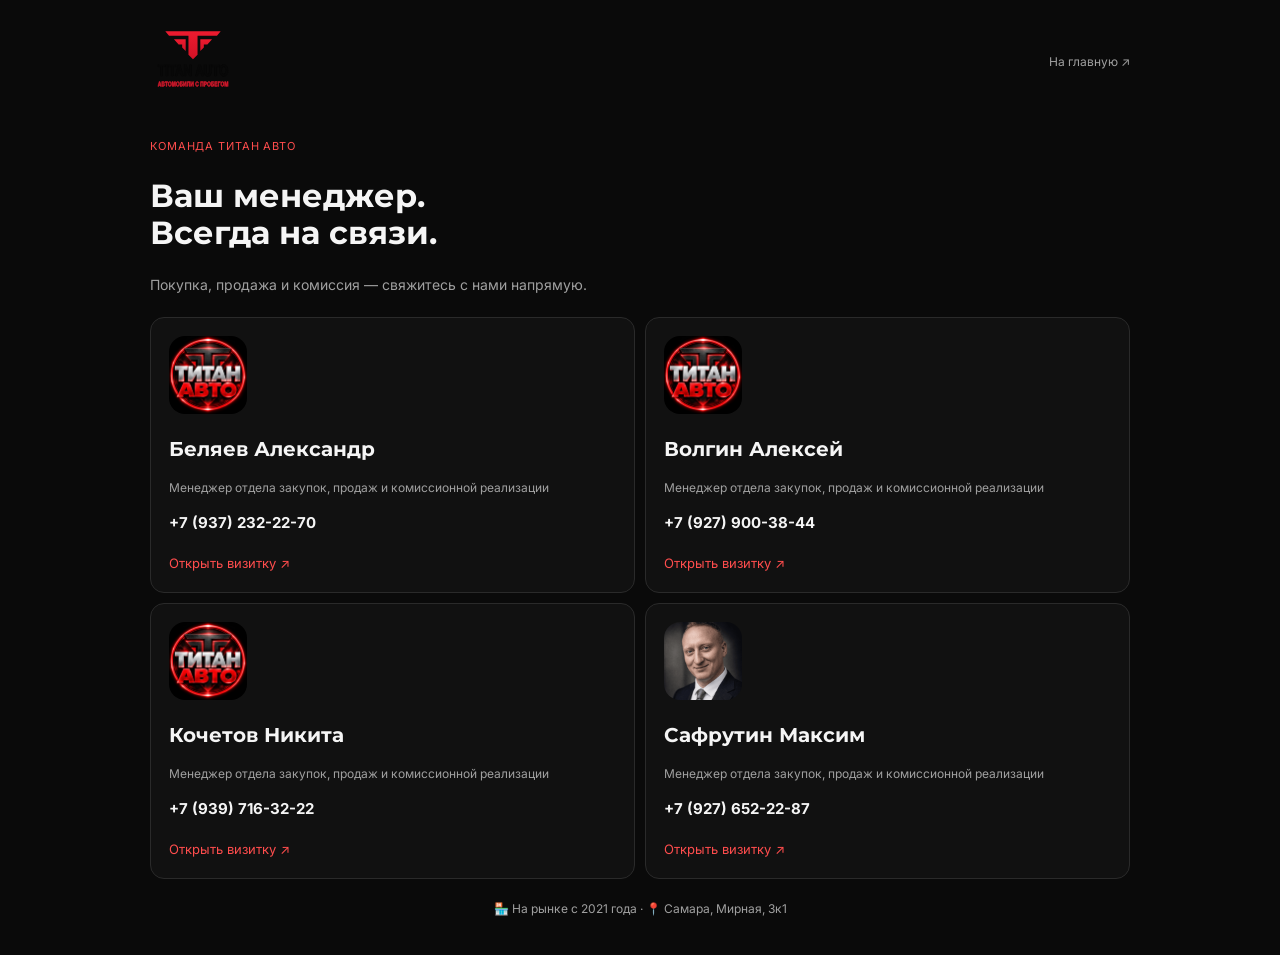
==== commit 0cfad924: "Sort manager directory by surname then first name" ====
--- a/managers/index.html
+++ b/managers/index.html
@@ -1,2 +1,2 @@
 <!doctype html>
-<html lang="ru"><head><meta charset="utf-8"><meta name="viewport" content="width=device-width,initial-scale=1"><meta name="theme-color" content="#0a0a0a"><title>Менеджеры — ТИТАН АВТО</title><meta name="description" content="Команда ТИТАН АВТО — контакты менеджеров в Самаре."><link rel="canonical" href="https://maxsafrutin.github.io/TITAN-AUTO/managers/"><meta property="og:type" content="website"><meta property="og:locale" content="ru_RU"><meta property="og:title" content="Менеджеры — ТИТАН АВТО"><meta property="og:description" content="Команда ТИТАН АВТО — контакты менеджеров в Самаре."><meta property="og:url" content="https://maxsafrutin.github.io/TITAN-AUTO/managers/"><meta property="og:image" content="https://maxsafrutin.github.io/TITAN-AUTO/managers/assets/titan-avatar.jpg"><meta name="twitter:card" content="summary"><link rel="icon" href="../assets/brand/favicon.svg" type="image/svg+xml"><link rel="stylesheet" href="assets/cards.css?v=3"></head><body><main class="directory"><header class="top"><a href="../"><img class="logo" src="../assets/brand/titan-auto-logo.svg" alt="ТИТАН АВТО" width="165" height="46"></a><a class="back" href="../">На главную ↗</a></header><div class="directory-title"><span class="eyebrow">КОМАНДА ТИТАН АВТО</span><h1>Ваш менеджер.<br><span>Всегда на связи.</span></h1><p>Покупка, продажа и комиссия — свяжитесь с нами напрямую.</p></div><div class="manager-grid"><a class="manager-tile" href="maksim-safrutin/"><img src="assets/maksim-safrutin.png" alt="Максим Сафрутин" width="96" height="96"><h2>Максим Сафрутин</h2><p>Менеджер отдела закупок, продаж и комиссионной реализации</p><strong>+7 (927) 652-22-87</strong><span class="tile-link">Открыть визитку ↗</span></a><a class="manager-tile" href="aleksandr-belyaev/"><img src="assets/titan-avatar.jpg" alt="ТИТАН АВТО" width="96" height="96"><h2>Александр Беляев</h2><p>Менеджер отдела закупок, продаж и комиссионной реализации</p><strong>+7 (937) 232-22-70</strong><span class="tile-link">Открыть визитку ↗</span></a><a class="manager-tile" href="nikita-kochetov/"><img src="assets/titan-avatar.jpg" alt="ТИТАН АВТО" width="96" height="96"><h2>Никита Кочетов</h2><p>Менеджер отдела закупок, продаж и комиссионной реализации</p><strong>+7 (939) 716-32-22</strong><span class="tile-link">Открыть визитку ↗</span></a><a class="manager-tile" href="aleksey-volgin/"><img src="assets/titan-avatar.jpg" alt="ТИТАН АВТО" width="96" height="96"><h2>Алексей Волгин</h2><p>Менеджер отдела закупок, продаж и комиссионной реализации</p><strong>+7 (927) 900-38-44</strong><span class="tile-link">Открыть визитку ↗</span></a></div><footer class="bottom">🏪 На рынке с 2021 года · 📍 Самара, Мирная, 3к1</footer></main></body></html>+<html lang="ru"><head><meta charset="utf-8"><meta name="viewport" content="width=device-width,initial-scale=1"><meta name="theme-color" content="#0a0a0a"><title>Менеджеры — ТИТАН АВТО</title><meta name="description" content="Команда ТИТАН АВТО — контакты менеджеров в Самаре."><link rel="canonical" href="https://maxsafrutin.github.io/TITAN-AUTO/managers/"><meta property="og:type" content="website"><meta property="og:locale" content="ru_RU"><meta property="og:title" content="Менеджеры — ТИТАН АВТО"><meta property="og:description" content="Команда ТИТАН АВТО — контакты менеджеров в Самаре."><meta property="og:url" content="https://maxsafrutin.github.io/TITAN-AUTO/managers/"><meta property="og:image" content="https://maxsafrutin.github.io/TITAN-AUTO/managers/assets/titan-avatar.jpg"><meta name="twitter:card" content="summary"><link rel="icon" href="../assets/brand/favicon.svg" type="image/svg+xml"><link rel="stylesheet" href="assets/cards.css?v=3"></head><body><main class="directory"><header class="top"><a href="../"><img class="logo" src="../assets/brand/titan-auto-logo.svg" alt="ТИТАН АВТО" width="165" height="46"></a><a class="back" href="../">На главную ↗</a></header><div class="directory-title"><span class="eyebrow">КОМАНДА ТИТАН АВТО</span><h1>Ваш менеджер.<br><span>Всегда на связи.</span></h1><p>Покупка, продажа и комиссия — свяжитесь с нами напрямую.</p></div><div class="manager-grid"><a class="manager-tile" href="aleksandr-belyaev/"><img src="assets/titan-avatar.jpg" alt="ТИТАН АВТО" width="96" height="96"><h2>Беляев Александр</h2><p>Менеджер отдела закупок, продаж и комиссионной реализации</p><strong>+7 (937) 232-22-70</strong><span class="tile-link">Открыть визитку ↗</span></a><a class="manager-tile" href="aleksey-volgin/"><img src="assets/titan-avatar.jpg" alt="ТИТАН АВТО" width="96" height="96"><h2>Волгин Алексей</h2><p>Менеджер отдела закупок, продаж и комиссионной реализации</p><strong>+7 (927) 900-38-44</strong><span class="tile-link">Открыть визитку ↗</span></a><a class="manager-tile" href="nikita-kochetov/"><img src="assets/titan-avatar.jpg" alt="ТИТАН АВТО" width="96" height="96"><h2>Кочетов Никита</h2><p>Менеджер отдела закупок, продаж и комиссионной реализации</p><strong>+7 (939) 716-32-22</strong><span class="tile-link">Открыть визитку ↗</span></a><a class="manager-tile" href="maksim-safrutin/"><img src="assets/maksim-safrutin.png" alt="Максим Сафрутин" width="96" height="96"><h2>Сафрутин Максим</h2><p>Менеджер отдела закупок, продаж и комиссионной реализации</p><strong>+7 (927) 652-22-87</strong><span class="tile-link">Открыть визитку ↗</span></a></div><footer class="bottom">🏪 На рынке с 2021 года · 📍 Самара, Мирная, 3к1</footer></main></body></html>
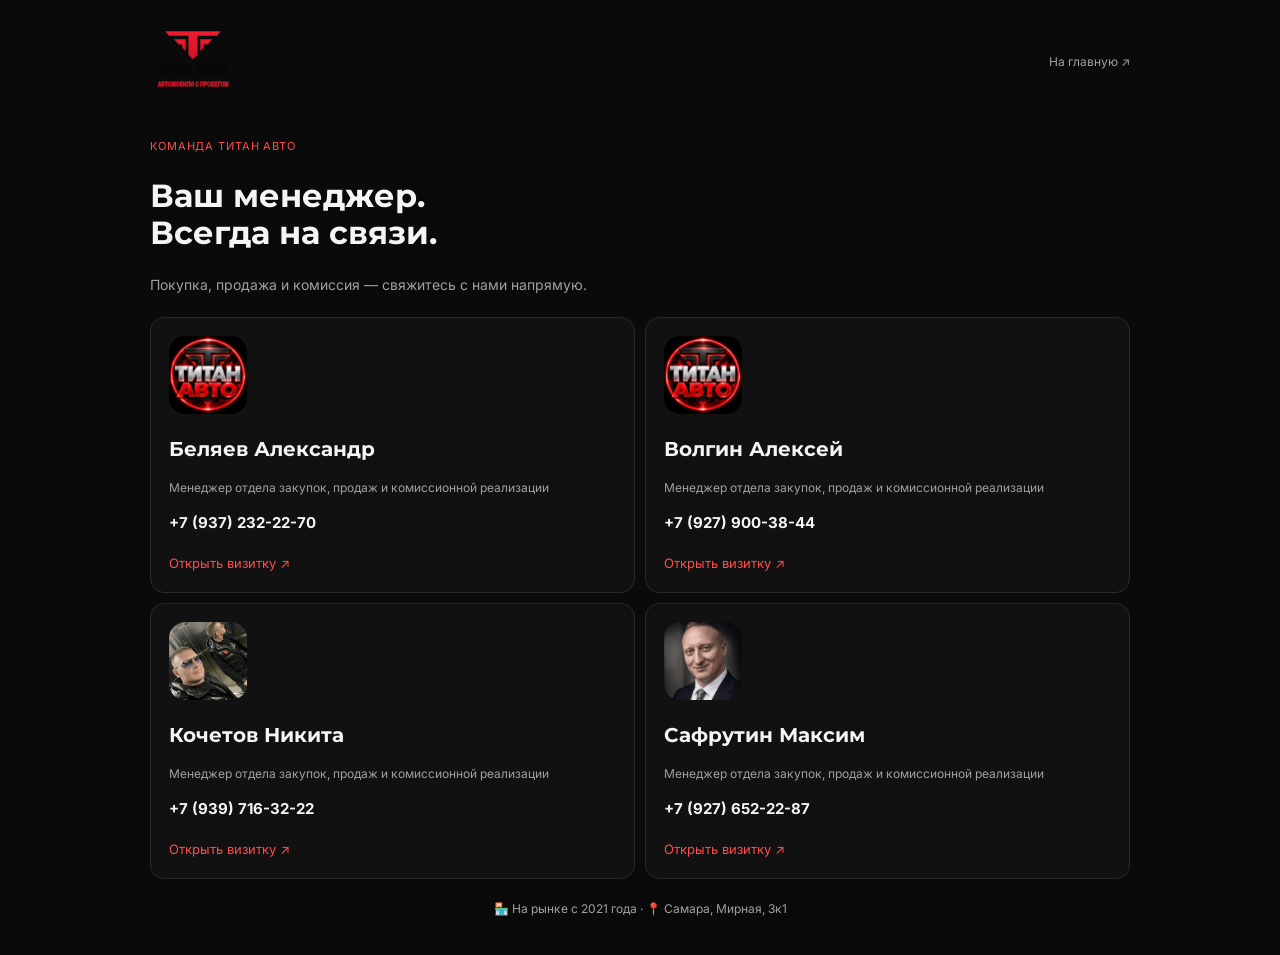
==== commit 5be2bf46: "Add supplied Nikita Kochetov photo to team and manager cards" ====
--- a/managers/index.html
+++ b/managers/index.html
@@ -1,2 +1,2 @@
 <!doctype html>
-<html lang="ru"><head><meta charset="utf-8"><meta name="viewport" content="width=device-width,initial-scale=1"><meta name="theme-color" content="#0a0a0a"><title>Менеджеры — ТИТАН АВТО</title><meta name="description" content="Команда ТИТАН АВТО — контакты менеджеров в Самаре."><link rel="canonical" href="https://maxsafrutin.github.io/TITAN-AUTO/managers/"><meta property="og:type" content="website"><meta property="og:locale" content="ru_RU"><meta property="og:title" content="Менеджеры — ТИТАН АВТО"><meta property="og:description" content="Команда ТИТАН АВТО — контакты менеджеров в Самаре."><meta property="og:url" content="https://maxsafrutin.github.io/TITAN-AUTO/managers/"><meta property="og:image" content="https://maxsafrutin.github.io/TITAN-AUTO/managers/assets/titan-avatar.jpg"><meta name="twitter:card" content="summary"><link rel="icon" href="../assets/brand/favicon.svg" type="image/svg+xml"><link rel="stylesheet" href="assets/cards.css?v=3"></head><body><main class="directory"><header class="top"><a href="../"><img class="logo" src="../assets/brand/titan-auto-logo.svg" alt="ТИТАН АВТО" width="165" height="46"></a><a class="back" href="../">На главную ↗</a></header><div class="directory-title"><span class="eyebrow">КОМАНДА ТИТАН АВТО</span><h1>Ваш менеджер.<br><span>Всегда на связи.</span></h1><p>Покупка, продажа и комиссия — свяжитесь с нами напрямую.</p></div><div class="manager-grid"><a class="manager-tile" href="aleksandr-belyaev/"><img src="assets/titan-avatar.jpg" alt="ТИТАН АВТО" width="96" height="96"><h2>Беляев Александр</h2><p>Менеджер отдела закупок, продаж и комиссионной реализации</p><strong>+7 (937) 232-22-70</strong><span class="tile-link">Открыть визитку ↗</span></a><a class="manager-tile" href="aleksey-volgin/"><img src="assets/titan-avatar.jpg" alt="ТИТАН АВТО" width="96" height="96"><h2>Волгин Алексей</h2><p>Менеджер отдела закупок, продаж и комиссионной реализации</p><strong>+7 (927) 900-38-44</strong><span class="tile-link">Открыть визитку ↗</span></a><a class="manager-tile" href="nikita-kochetov/"><img src="assets/titan-avatar.jpg" alt="ТИТАН АВТО" width="96" height="96"><h2>Кочетов Никита</h2><p>Менеджер отдела закупок, продаж и комиссионной реализации</p><strong>+7 (939) 716-32-22</strong><span class="tile-link">Открыть визитку ↗</span></a><a class="manager-tile" href="maksim-safrutin/"><img src="assets/maksim-safrutin.png" alt="Максим Сафрутин" width="96" height="96"><h2>Сафрутин Максим</h2><p>Менеджер отдела закупок, продаж и комиссионной реализации</p><strong>+7 (927) 652-22-87</strong><span class="tile-link">Открыть визитку ↗</span></a></div><footer class="bottom">🏪 На рынке с 2021 года · 📍 Самара, Мирная, 3к1</footer></main></body></html>+<html lang="ru"><head><meta charset="utf-8"><meta name="viewport" content="width=device-width,initial-scale=1"><meta name="theme-color" content="#0a0a0a"><title>Менеджеры — ТИТАН АВТО</title><meta name="description" content="Команда ТИТАН АВТО — контакты менеджеров в Самаре."><link rel="canonical" href="https://maxsafrutin.github.io/TITAN-AUTO/managers/"><meta property="og:type" content="website"><meta property="og:locale" content="ru_RU"><meta property="og:title" content="Менеджеры — ТИТАН АВТО"><meta property="og:description" content="Команда ТИТАН АВТО — контакты менеджеров в Самаре."><meta property="og:url" content="https://maxsafrutin.github.io/TITAN-AUTO/managers/"><meta property="og:image" content="https://maxsafrutin.github.io/TITAN-AUTO/managers/assets/titan-avatar.jpg"><meta name="twitter:card" content="summary"><link rel="icon" href="../assets/brand/favicon.svg" type="image/svg+xml"><link rel="stylesheet" href="assets/cards.css?v=3"></head><body><main class="directory"><header class="top"><a href="../"><img class="logo" src="../assets/brand/titan-auto-logo.svg" alt="ТИТАН АВТО" width="165" height="46"></a><a class="back" href="../">На главную ↗</a></header><div class="directory-title"><span class="eyebrow">КОМАНДА ТИТАН АВТО</span><h1>Ваш менеджер.<br><span>Всегда на связи.</span></h1><p>Покупка, продажа и комиссия — свяжитесь с нами напрямую.</p></div><div class="manager-grid"><a class="manager-tile" href="aleksandr-belyaev/"><img src="assets/titan-avatar.jpg" alt="ТИТАН АВТО" width="96" height="96"><h2>Беляев Александр</h2><p>Менеджер отдела закупок, продаж и комиссионной реализации</p><strong>+7 (937) 232-22-70</strong><span class="tile-link">Открыть визитку ↗</span></a><a class="manager-tile" href="aleksey-volgin/"><img src="assets/titan-avatar.jpg" alt="ТИТАН АВТО" width="96" height="96"><h2>Волгин Алексей</h2><p>Менеджер отдела закупок, продаж и комиссионной реализации</p><strong>+7 (927) 900-38-44</strong><span class="tile-link">Открыть визитку ↗</span></a><a class="manager-tile" href="nikita-kochetov/"><img src="../assets/images/team/nikita-kochetov.png" alt="Никита Кочетов" width="96" height="96"><h2>Кочетов Никита</h2><p>Менеджер отдела закупок, продаж и комиссионной реализации</p><strong>+7 (939) 716-32-22</strong><span class="tile-link">Открыть визитку ↗</span></a><a class="manager-tile" href="maksim-safrutin/"><img src="assets/maksim-safrutin.png" alt="Максим Сафрутин" width="96" height="96"><h2>Сафрутин Максим</h2><p>Менеджер отдела закупок, продаж и комиссионной реализации</p><strong>+7 (927) 652-22-87</strong><span class="tile-link">Открыть визитку ↗</span></a></div><footer class="bottom">🏪 На рынке с 2021 года · 📍 Самара, Мирная, 3к1</footer></main></body></html>
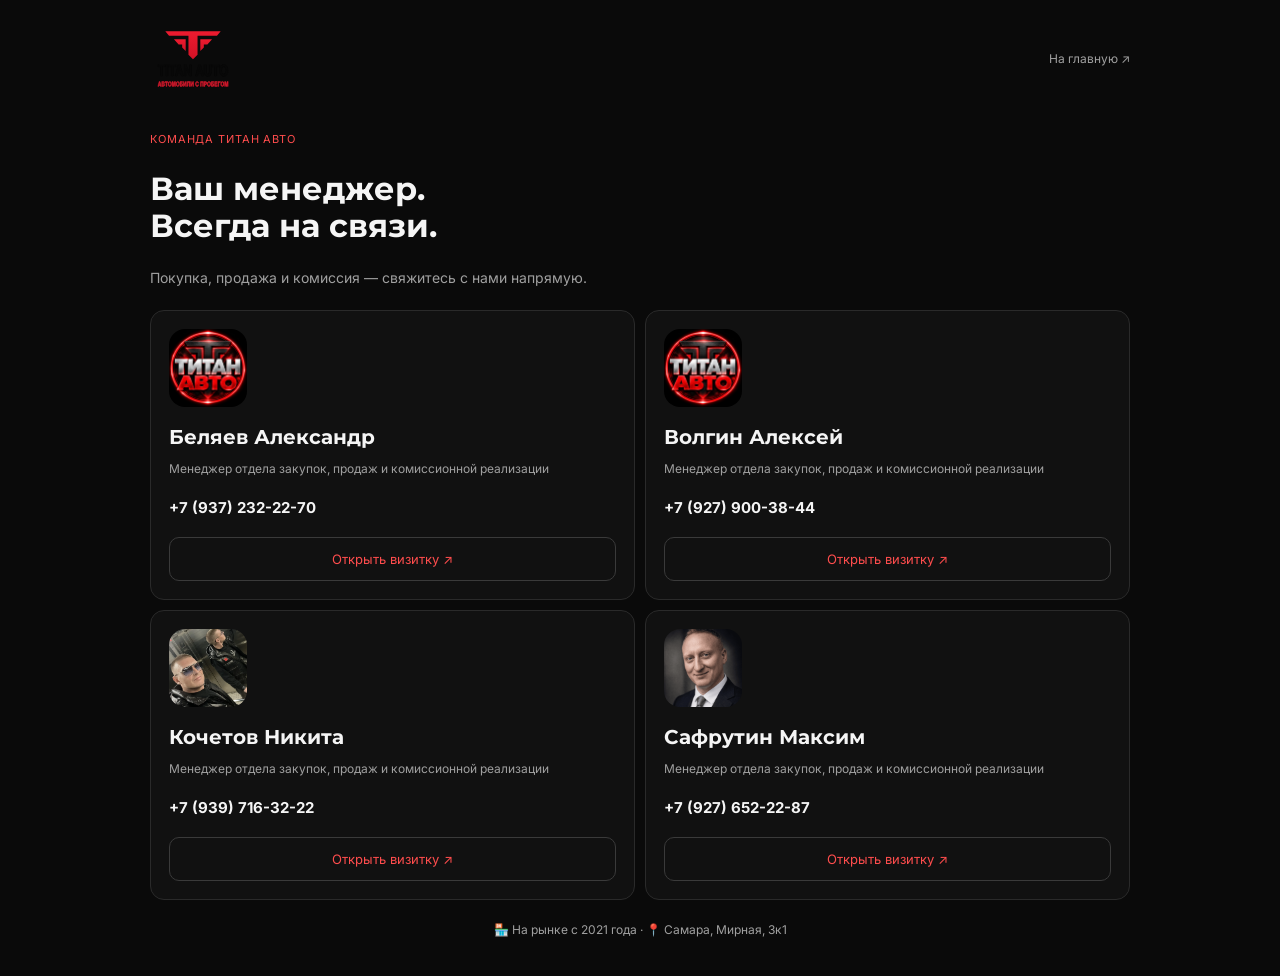
==== commit b85d13e2: "Polish responsive layouts, navigation and contact card alignment" ====
--- a/managers/index.html
+++ b/managers/index.html
@@ -1,2 +1,2 @@
 <!doctype html>
-<html lang="ru"><head><meta charset="utf-8"><meta name="viewport" content="width=device-width,initial-scale=1"><meta name="theme-color" content="#0a0a0a"><title>Менеджеры — ТИТАН АВТО</title><meta name="description" content="Команда ТИТАН АВТО — контакты менеджеров в Самаре."><link rel="canonical" href="https://maxsafrutin.github.io/TITAN-AUTO/managers/"><meta property="og:type" content="website"><meta property="og:locale" content="ru_RU"><meta property="og:title" content="Менеджеры — ТИТАН АВТО"><meta property="og:description" content="Команда ТИТАН АВТО — контакты менеджеров в Самаре."><meta property="og:url" content="https://maxsafrutin.github.io/TITAN-AUTO/managers/"><meta property="og:image" content="https://maxsafrutin.github.io/TITAN-AUTO/managers/assets/titan-avatar.jpg"><meta name="twitter:card" content="summary"><link rel="icon" href="../assets/brand/favicon.svg" type="image/svg+xml"><link rel="stylesheet" href="assets/cards.css?v=3"></head><body><main class="directory"><header class="top"><a href="../"><img class="logo" src="../assets/brand/titan-auto-logo.svg" alt="ТИТАН АВТО" width="165" height="46"></a><a class="back" href="../">На главную ↗</a></header><div class="directory-title"><span class="eyebrow">КОМАНДА ТИТАН АВТО</span><h1>Ваш менеджер.<br><span>Всегда на связи.</span></h1><p>Покупка, продажа и комиссия — свяжитесь с нами напрямую.</p></div><div class="manager-grid"><a class="manager-tile" href="aleksandr-belyaev/"><img src="assets/titan-avatar.jpg" alt="ТИТАН АВТО" width="96" height="96"><h2>Беляев Александр</h2><p>Менеджер отдела закупок, продаж и комиссионной реализации</p><strong>+7 (937) 232-22-70</strong><span class="tile-link">Открыть визитку ↗</span></a><a class="manager-tile" href="aleksey-volgin/"><img src="assets/titan-avatar.jpg" alt="ТИТАН АВТО" width="96" height="96"><h2>Волгин Алексей</h2><p>Менеджер отдела закупок, продаж и комиссионной реализации</p><strong>+7 (927) 900-38-44</strong><span class="tile-link">Открыть визитку ↗</span></a><a class="manager-tile" href="nikita-kochetov/"><img src="../assets/images/team/nikita-kochetov.png" alt="Никита Кочетов" width="96" height="96"><h2>Кочетов Никита</h2><p>Менеджер отдела закупок, продаж и комиссионной реализации</p><strong>+7 (939) 716-32-22</strong><span class="tile-link">Открыть визитку ↗</span></a><a class="manager-tile" href="maksim-safrutin/"><img src="assets/maksim-safrutin.png" alt="Максим Сафрутин" width="96" height="96"><h2>Сафрутин Максим</h2><p>Менеджер отдела закупок, продаж и комиссионной реализации</p><strong>+7 (927) 652-22-87</strong><span class="tile-link">Открыть визитку ↗</span></a></div><footer class="bottom">🏪 На рынке с 2021 года · 📍 Самара, Мирная, 3к1</footer></main></body></html>+<html lang="ru"><head><meta charset="utf-8"><meta name="viewport" content="width=device-width,initial-scale=1"><meta name="theme-color" content="#0a0a0a"><title>Менеджеры — ТИТАН АВТО</title><meta name="description" content="Команда ТИТАН АВТО — контакты менеджеров в Самаре."><link rel="canonical" href="https://maxsafrutin.github.io/TITAN-AUTO/managers/"><meta property="og:type" content="website"><meta property="og:locale" content="ru_RU"><meta property="og:title" content="Менеджеры — ТИТАН АВТО"><meta property="og:description" content="Команда ТИТАН АВТО — контакты менеджеров в Самаре."><meta property="og:url" content="https://maxsafrutin.github.io/TITAN-AUTO/managers/"><meta property="og:image" content="https://maxsafrutin.github.io/TITAN-AUTO/managers/assets/titan-avatar.jpg"><meta name="twitter:card" content="summary"><link rel="icon" href="../assets/brand/favicon.svg" type="image/svg+xml"><link rel="stylesheet" href="assets/cards.css?v=4"></head><body><main class="directory"><header class="top"><a href="../"><img class="logo" src="../assets/brand/titan-auto-logo.svg" alt="ТИТАН АВТО" width="165" height="46"></a><a class="back" href="../">На главную ↗</a></header><div class="directory-title"><span class="eyebrow">КОМАНДА ТИТАН АВТО</span><h1>Ваш менеджер.<br><span>Всегда на связи.</span></h1><p>Покупка, продажа и комиссия — свяжитесь с нами напрямую.</p></div><div class="manager-grid"><a class="manager-tile" href="aleksandr-belyaev/"><img src="assets/titan-avatar.jpg" alt="ТИТАН АВТО" width="96" height="96"><h2>Беляев Александр</h2><p>Менеджер отдела закупок, продаж и комиссионной реализации</p><strong>+7 (937) 232-22-70</strong><span class="tile-link">Открыть визитку ↗</span></a><a class="manager-tile" href="aleksey-volgin/"><img src="assets/titan-avatar.jpg" alt="ТИТАН АВТО" width="96" height="96"><h2>Волгин Алексей</h2><p>Менеджер отдела закупок, продаж и комиссионной реализации</p><strong>+7 (927) 900-38-44</strong><span class="tile-link">Открыть визитку ↗</span></a><a class="manager-tile" href="nikita-kochetov/"><img src="../assets/images/team/nikita-kochetov.png" alt="Никита Кочетов" width="96" height="96"><h2>Кочетов Никита</h2><p>Менеджер отдела закупок, продаж и комиссионной реализации</p><strong>+7 (939) 716-32-22</strong><span class="tile-link">Открыть визитку ↗</span></a><a class="manager-tile" href="maksim-safrutin/"><img src="assets/maksim-safrutin.png" alt="Максим Сафрутин" width="96" height="96"><h2>Сафрутин Максим</h2><p>Менеджер отдела закупок, продаж и комиссионной реализации</p><strong>+7 (927) 652-22-87</strong><span class="tile-link">Открыть визитку ↗</span></a></div><footer class="bottom">🏪 На рынке с 2021 года · 📍 Самара, Мирная, 3к1</footer></main></body></html>
--- a/managers/assets/cards.css
+++ b/managers/assets/cards.css
@@ -1043,3 +1043,42 @@
 @media(prefers-reduced-motion:reduce){*{animation:none!important;transition:none!important;scroll-behavior:auto!important}}
 /* Team directory uses the same compact card geometry. */
 .directory{width:min(980px,calc(100% - 32px));margin:16px auto}.top{display:flex;align-items:center;justify-content:space-between;gap:20px;margin-bottom:24px}.logo{width:86px;height:86px;object-fit:contain}.back,.bottom{color:#a0a0a0;font-size:12px}.directory-title h1{font-size:32px;line-height:1.15}.eyebrow{color:#ff4d4d;font-size:11px;letter-spacing:.08em}.directory-title p{color:#a0a0a0}.manager-grid{display:grid;grid-template-columns:repeat(2,minmax(0,1fr));gap:10px;margin-top:20px}.manager-tile{padding:18px;background:#111;border:1px solid #2a2a2a;border-radius:14px;transition:var(--transition)}.manager-tile:hover{border-color:#e53935;transform:translateY(-2px)}.manager-tile img{width:78px;height:78px;border-radius:16px;object-fit:cover}.manager-tile h2{font-size:20px;line-height:1.2}.manager-tile p{font-size:12px;color:#a0a0a0}.manager-tile strong{font-size:15px}.tile-link{display:block;margin-top:16px;color:#ff4d4d;font-size:13px}.bottom{text-align:center;padding:20px 0}@media(max-width:560px){.manager-grid{grid-template-columns:1fr}.directory-title h1{font-size:26px}}
+
+/* Responsive alignment and touch targets across every manager card. */
+.wrap--contactsPage > div { width: min(620px, 100%); min-width: 0; }
+.wrap--contactsPage .card { width: 100%; }
+.contactHead, .contactHero, .contactMethod, .contactTopActions { min-width: 0; }
+.contactName { text-wrap: balance; }
+.contactCompanyLink { display: inline-block; }
+.contactQuick { flex-shrink: 0; }
+.contactAccordion summary { min-height: 48px; gap: 12px; }
+.contactAccordion summary > span:first-child { min-width: 0; }
+.contactAccordion__chevron { flex-shrink: 0; }
+.modalAction { min-height: 46px; overflow-wrap: anywhere; }
+.modalAction__icon, .modalAction__icon svg { flex-shrink: 0; }
+.fact { line-height: 1.5; }
+.cardNavigation { flex-wrap: wrap; gap: 4px 20px; }
+.cardNavigation a { min-height: 44px; display: inline-flex; align-items: center; }
+.manager-grid { align-items: stretch; }
+.manager-tile { display: flex; flex-direction: column; align-items: flex-start; }
+.manager-tile h2 { margin: 18px 0 10px; }
+.manager-tile p { margin: 0 0 16px; }
+.manager-tile strong { display: block; margin-top: auto; }
+.tile-link { display: flex; align-items: center; justify-content: center; width: 100%; min-height: 44px; border: 1px solid #3a3a3a; border-radius: 10px; }
+.directory .top a { min-height: 44px; display: inline-flex; align-items: center; }
+@media(max-width:560px) {
+    .contactTopActions .modalAction { justify-content: center; }
+    .contactMethod__actions { gap: 10px; }
+    .contactQuick { width: 44px; height: 44px; }
+    .modalTitle { font-size: 23px; line-height: 1.25; }
+    .directory { width: calc(100% - 24px); }
+}
+@media(max-width:360px) {
+    .contactHead { gap: 8px; }
+    .contactHero { grid-template-columns: 60px minmax(0,1fr); gap: 8px; }
+    .contactAvatar { width: 60px; height: 60px; border-radius: 12px; }
+    .contactBrandLogo { width: 44px; }
+    .contactName { font-size: 17px; }
+    .contactRole { font-size: 10px; line-height: 1.5; letter-spacing: 0; }
+    .contactMethod { padding: 12px; }
+}
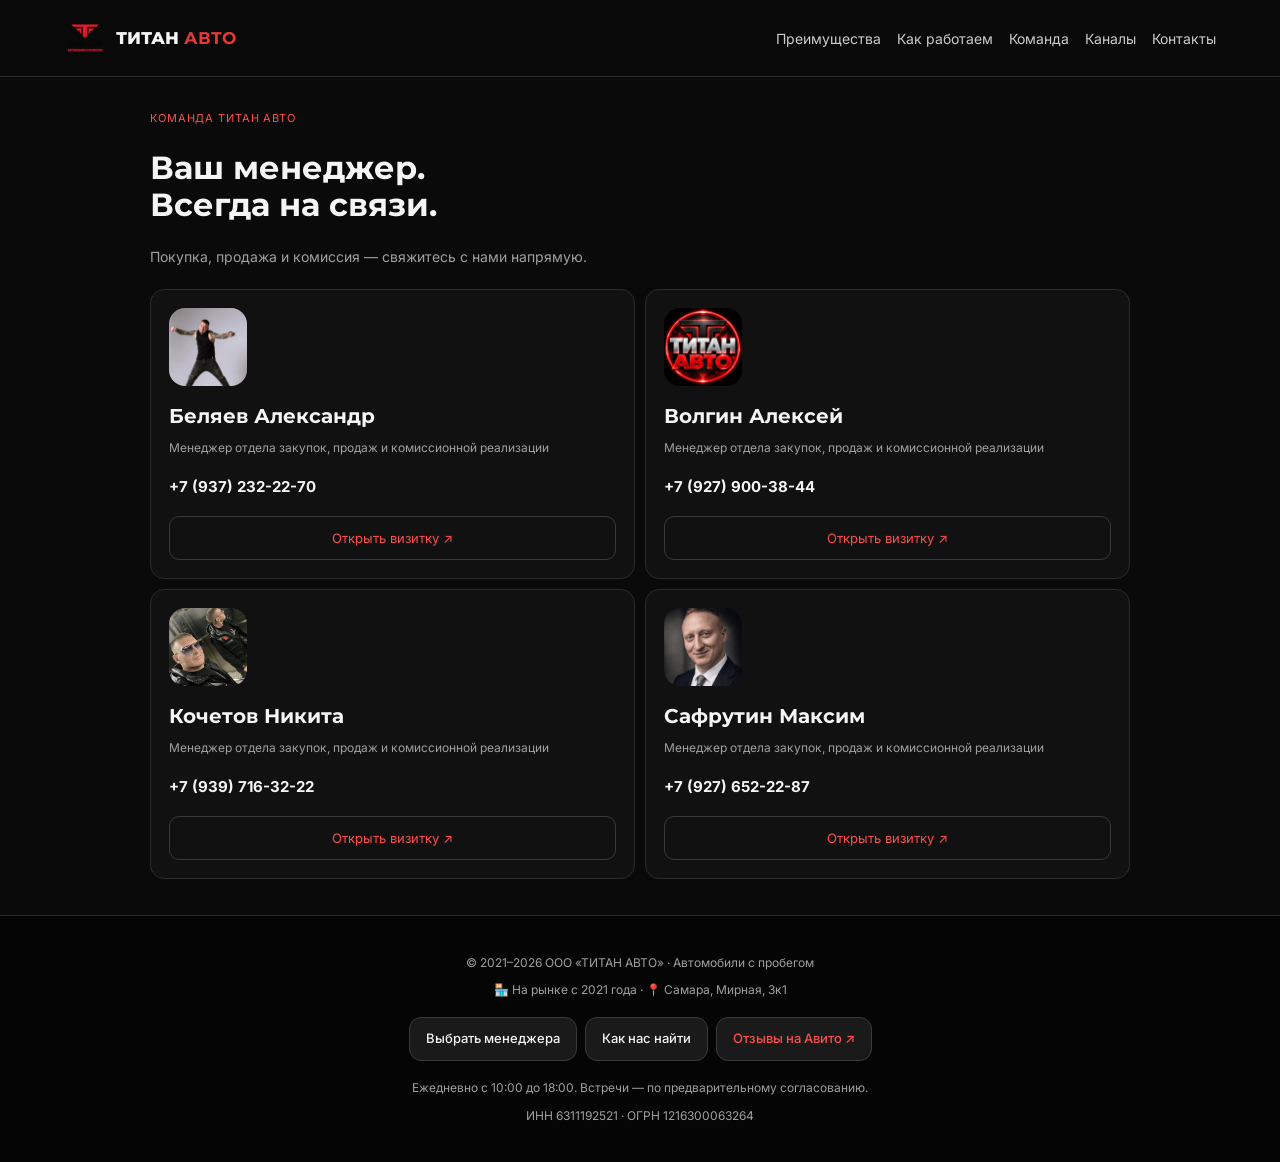
==== commit 3a30b320: "Publish audience-specific landing and unified manager dialogs" ====
--- a/managers/index.html
+++ b/managers/index.html
@@ -1,2 +1,2 @@
 <!doctype html>
-<html lang="ru"><head><meta charset="utf-8"><meta name="viewport" content="width=device-width,initial-scale=1"><meta name="theme-color" content="#0a0a0a"><title>Менеджеры — ТИТАН АВТО</title><meta name="description" content="Команда ТИТАН АВТО — контакты менеджеров в Самаре."><link rel="canonical" href="https://maxsafrutin.github.io/TITAN-AUTO/managers/"><meta property="og:type" content="website"><meta property="og:locale" content="ru_RU"><meta property="og:title" content="Менеджеры — ТИТАН АВТО"><meta property="og:description" content="Команда ТИТАН АВТО — контакты менеджеров в Самаре."><meta property="og:url" content="https://maxsafrutin.github.io/TITAN-AUTO/managers/"><meta property="og:image" content="https://maxsafrutin.github.io/TITAN-AUTO/managers/assets/titan-avatar.jpg"><meta name="twitter:card" content="summary"><link rel="icon" href="../assets/brand/favicon.svg" type="image/svg+xml"><link rel="stylesheet" href="assets/cards.css?v=4"></head><body><main class="directory"><header class="top"><a href="../"><img class="logo" src="../assets/brand/titan-auto-logo.svg" alt="ТИТАН АВТО" width="165" height="46"></a><a class="back" href="../">На главную ↗</a></header><div class="directory-title"><span class="eyebrow">КОМАНДА ТИТАН АВТО</span><h1>Ваш менеджер.<br><span>Всегда на связи.</span></h1><p>Покупка, продажа и комиссия — свяжитесь с нами напрямую.</p></div><div class="manager-grid"><a class="manager-tile" href="aleksandr-belyaev/"><img src="assets/titan-avatar.jpg" alt="ТИТАН АВТО" width="96" height="96"><h2>Беляев Александр</h2><p>Менеджер отдела закупок, продаж и комиссионной реализации</p><strong>+7 (937) 232-22-70</strong><span class="tile-link">Открыть визитку ↗</span></a><a class="manager-tile" href="aleksey-volgin/"><img src="assets/titan-avatar.jpg" alt="ТИТАН АВТО" width="96" height="96"><h2>Волгин Алексей</h2><p>Менеджер отдела закупок, продаж и комиссионной реализации</p><strong>+7 (927) 900-38-44</strong><span class="tile-link">Открыть визитку ↗</span></a><a class="manager-tile" href="nikita-kochetov/"><img src="../assets/images/team/nikita-kochetov.png" alt="Никита Кочетов" width="96" height="96"><h2>Кочетов Никита</h2><p>Менеджер отдела закупок, продаж и комиссионной реализации</p><strong>+7 (939) 716-32-22</strong><span class="tile-link">Открыть визитку ↗</span></a><a class="manager-tile" href="maksim-safrutin/"><img src="assets/maksim-safrutin.png" alt="Максим Сафрутин" width="96" height="96"><h2>Сафрутин Максим</h2><p>Менеджер отдела закупок, продаж и комиссионной реализации</p><strong>+7 (927) 652-22-87</strong><span class="tile-link">Открыть визитку ↗</span></a></div><footer class="bottom">🏪 На рынке с 2021 года · 📍 Самара, Мирная, 3к1</footer></main></body></html>+<html lang="ru"><head><meta charset="utf-8"><meta name="viewport" content="width=device-width,initial-scale=1"><meta name="theme-color" content="#0a0a0a"><title>Менеджеры — ТИТАН АВТО</title><meta name="description" content="Команда ТИТАН АВТО — контакты менеджеров в Самаре."><link rel="canonical" href="https://maxsafrutin.github.io/TITAN-AUTO/managers/"><meta property="og:type" content="website"><meta property="og:locale" content="ru_RU"><meta property="og:title" content="Менеджеры — ТИТАН АВТО"><meta property="og:description" content="Команда ТИТАН АВТО — контакты менеджеров в Самаре."><meta property="og:url" content="https://maxsafrutin.github.io/TITAN-AUTO/managers/"><meta property="og:image" content="https://maxsafrutin.github.io/TITAN-AUTO/managers/assets/titan-avatar.jpg"><meta name="twitter:card" content="summary"><link rel="icon" href="../assets/brand/favicon.svg" type="image/svg+xml"><link rel="stylesheet" href="assets/cards.css?v=4"><link rel="stylesheet" href="../assets/site-common.css"><script src="../assets/site-common.js" defer></script></head><body><header class="site-header"><div class="site-header-inner"><a class="site-brand" href="../" aria-label="ТИТАН АВТО"><img src="../assets/brand/favicon.svg" alt="" width="42" height="42"><span>ТИТАН <strong>АВТО</strong></span></a><nav class="site-nav" aria-label="Основная навигация"><a href="../#advantages">Преимущества</a><a href="../#differences">Как работаем</a><a href="../#team">Команда</a><a href="../#telegram">Каналы</a><a href="../#contacts">Контакты</a></nav><button class="site-menu-button" type="button" data-menu-toggle aria-controls="site-mobile-menu" aria-expanded="false" aria-label="Открыть меню">☰</button></div><nav class="site-mobile-menu" id="site-mobile-menu" aria-label="Мобильная навигация" hidden><a href="../#advantages">Преимущества</a><a href="../#differences">Как работаем</a><a href="../#aswell">Сервис</a><a href="../#forwhom">Вопросы и ответы</a><a href="../#team">Команда</a><a href="../#telegram">Каналы</a><a href="../#contacts">Контакты</a></nav></header><main class="directory"><div class="directory-title"><span class="eyebrow">КОМАНДА ТИТАН АВТО</span><h1>Ваш менеджер.<br><span>Всегда на связи.</span></h1><p>Покупка, продажа и комиссия — свяжитесь с нами напрямую.</p></div><div class="manager-grid"><a class="manager-tile" href="aleksandr-belyaev/"><img src="../assets/images/team/aleksandr-ambassador.webp" alt="Александр Беляев" width="96" height="96"><h2>Беляев Александр</h2><p>Менеджер отдела закупок, продаж и комиссионной реализации</p><strong>+7 (937) 232-22-70</strong><span class="tile-link">Открыть визитку ↗</span></a><a class="manager-tile" href="aleksey-volgin/"><img src="assets/titan-avatar.jpg" alt="ТИТАН АВТО" width="96" height="96"><h2>Волгин Алексей</h2><p>Менеджер отдела закупок, продаж и комиссионной реализации</p><strong>+7 (927) 900-38-44</strong><span class="tile-link">Открыть визитку ↗</span></a><a class="manager-tile" href="nikita-kochetov/"><img src="../assets/images/team/nikita-kochetov.png" alt="Никита Кочетов" width="96" height="96"><h2>Кочетов Никита</h2><p>Менеджер отдела закупок, продаж и комиссионной реализации</p><strong>+7 (939) 716-32-22</strong><span class="tile-link">Открыть визитку ↗</span></a><a class="manager-tile" href="maksim-safrutin/"><img src="assets/maksim-safrutin.png" alt="Максим Сафрутин" width="96" height="96"><h2>Сафрутин Максим</h2><p>Менеджер отдела закупок, продаж и комиссионной реализации</p><strong>+7 (927) 652-22-87</strong><span class="tile-link">Открыть визитку ↗</span></a></div></main><footer class="site-footer"><p>© 2021–2026 ООО «ТИТАН АВТО» · Автомобили с пробегом</p><p>🏪 На рынке с 2021 года · 📍 Самара, Мирная, 3к1</p><div class="site-footer-actions"><button class="site-button" type="button" data-open-managers>Выбрать менеджера</button><button class="site-button" type="button" data-open-directions>Как нас найти</button><a class="site-button" href="https://www.avito.ru/profile/rating" target="_blank" rel="noopener noreferrer">Отзывы на Авито ↗</a></div><p>Ежедневно с 10:00 до 18:00. Встречи — по предварительному согласованию.</p><p>ИНН 6311192521 · ОГРН 1216300063264</p></footer></body></html>
--- a/managers/assets/cards.css
+++ b/managers/assets/cards.css
@@ -1082,3 +1082,7 @@
     .contactRole { font-size: 10px; line-height: 1.5; letter-spacing: 0; }
     .contactMethod { padding: 12px; }
 }
+
+.contact-tagline{margin:0;color:#a0a0a0;font-size:11px;line-height:1.4}.cardFacts{flex-direction:column;align-items:center;gap:4px;padding:14px 0 22px;font-size:11px}.directory{margin-top:28px;margin-bottom:36px}
+
+.cardFacts { display:block; white-space:nowrap; text-align:center; font-size:clamp(9px,2.65vw,11px); line-height:1.8; }
--- a/assets/site-common.css
+++ b/assets/site-common.css
@@ -0,0 +1,29 @@
+.site-dialog-open{overflow:hidden}
+.site-dialog{color:#f5f5f5;background:#111;border:1px solid #333;border-radius:20px;width:min(680px,calc(100% - 32px));max-height:calc(100dvh - 32px);margin:auto;padding:30px;overflow-y:auto;box-sizing:border-box;overscroll-behavior:contain;font:14px/1.65 Inter,Arial,sans-serif}
+.site-dialog::backdrop{background:#000c;backdrop-filter:blur(8px)}
+.site-dialog h2{font-family:Montserrat,Arial,sans-serif;font-size:24px;line-height:1.3;margin:4px 40px 18px 0}
+.site-dialog h3{font-size:16px;line-height:1.4;margin:0 0 6px;font-family:Montserrat,Arial,sans-serif}
+.site-dialog-close{position:absolute;right:12px;top:12px;width:44px;height:44px;border:1px solid #333;border-radius:12px;background:#1a1a1a;color:#f5f5f5;cursor:pointer;font:26px/1 Arial,sans-serif}
+.site-dialog-lead{margin:0 0 20px;color:#c0c0c0}.site-dialog-hint{font-size:12px;color:#a0a0a0;margin:16px 0 0}
+.site-button{display:inline-flex;align-items:center;justify-content:center;gap:8px;min-height:44px;padding:10px 16px;border:1px solid #3a3a3a;border-radius:12px;color:#f5f5f5;background:#1a1a1a;text-align:center;text-decoration:none;font:500 13px/1.5 Inter,Arial,sans-serif;cursor:pointer;box-sizing:border-box;transition:background .3s,border-color .3s}
+.site-button:hover{background:#262626;border-color:#e53935}.site-button--primary{background:#e53935;border-color:#e53935}.site-button--primary:hover{background:#ff4d4d}
+.picker-list{display:grid;gap:12px}.picker-card{display:grid;grid-template-columns:64px minmax(0,1fr);gap:12px;padding:16px;border:1px solid #2a2a2a;border-radius:14px;background:#181818;align-items:center}
+.picker-card img{width:64px;height:64px;border-radius:12px;object-fit:cover;display:block}.picker-card a{color:inherit;text-decoration:none}.picker-actions{grid-column:1/-1;display:flex;flex-wrap:wrap;gap:8px}.picker-actions .site-button:first-child{flex:1}
+.visit-note{padding:16px;border-left:3px solid #e53935;background:#1a1a1a;color:#ccc;border-radius:0 10px 10px 0;margin:20px 0}.route-actions{display:grid;gap:10px}
+.site-header{background:#0a0a0af5;border-bottom:1px solid #2a2a2a;position:sticky;top:0;z-index:20;font:14px/1.5 Inter,Arial,sans-serif}.site-header-inner{width:min(1152px,calc(100% - 40px));margin:auto;min-height:76px;display:flex;align-items:center;justify-content:space-between;gap:20px}.site-brand{display:flex;align-items:center;gap:10px;color:#f5f5f5;text-decoration:none;font:800 17px Montserrat,Arial,sans-serif;white-space:nowrap}.site-brand img{width:42px;height:42px;object-fit:contain}.site-brand strong{color:#e53935}.site-nav{display:flex;align-items:center;gap:16px}.site-nav a{color:#ccc;text-decoration:none;min-height:44px;display:inline-flex;align-items:center}.site-menu-button{background:#1a1a1a;border:1px solid #333;border-radius:10px;color:#fff;width:44px;height:44px;font-size:24px;cursor:pointer;display:none}.site-mobile-menu{padding:8px 20px 20px;display:flex;flex-direction:column;gap:8px}.site-mobile-menu a,.site-mobile-menu button{min-height:44px;color:#ddd;text-align:left;text-decoration:none}.site-footer{padding:30px 20px;text-align:center;background:#050505;border-top:1px solid #2a2a2a;color:#a0a0a0;font:12px/1.8 Inter,Arial,sans-serif}.site-footer p{margin:6px 0}.site-footer a{color:#ff4d4d}.site-footer-actions{display:flex;justify-content:center;flex-wrap:wrap;gap:8px;margin:16px 0}
+[hidden]{display:none!important}.site-button:focus-visible,.site-dialog a:focus-visible,.site-dialog button:focus-visible{outline:2px solid #ff4d4d;outline-offset:3px}
+@media(max-width:800px){.site-nav{display:none}.site-menu-button{display:block}}
+@media(max-width:480px){.site-dialog{padding:22px 16px;width:calc(100% - 24px);max-height:calc(100dvh - 24px);border-radius:16px}.site-dialog h2{font-size:21px}.picker-card{padding:12px;grid-template-columns:52px minmax(0,1fr)}.picker-card img{width:52px;height:52px}.picker-card h3{font-size:14px}.picker-actions .site-button:first-child{flex-basis:100%}.picker-actions .site-button{flex:1}.site-brand{font-size:15px}.site-header-inner{width:calc(100% - 32px)}}
+.site-mobile-menu{max-height:calc(100dvh - 76px);overflow-y:auto;overscroll-behavior:contain}@media(prefers-reduced-motion:reduce){.site-button{transition:none}}
+
+/* One placement and lifecycle for all native dialogs. */
+.site-dialog { position:fixed; inset:0; margin:auto; height:fit-content; animation:siteDialogAppear .22s ease both; }
+.site-dialog .site-dialog-close { display:grid; place-items:center; padding:0; line-height:1; }
+.materials-dialog .modalHead { min-height:0; }
+.materials-dialog .modalHead:has(.modalBack:not([hidden])) { min-height:44px; margin-bottom:12px; }
+.materials-dialog .modalTitle { margin:4px 40px 18px 0; }
+.materials-dialog .modalActions { margin-top:18px; }
+@keyframes siteDialogAppear { from { opacity:0; } to { opacity:1; } }
+@media(prefers-reduced-motion:reduce){.site-dialog{animation:none!important}}
+
+.site-dialog{box-shadow:0 20px 60px #0008}
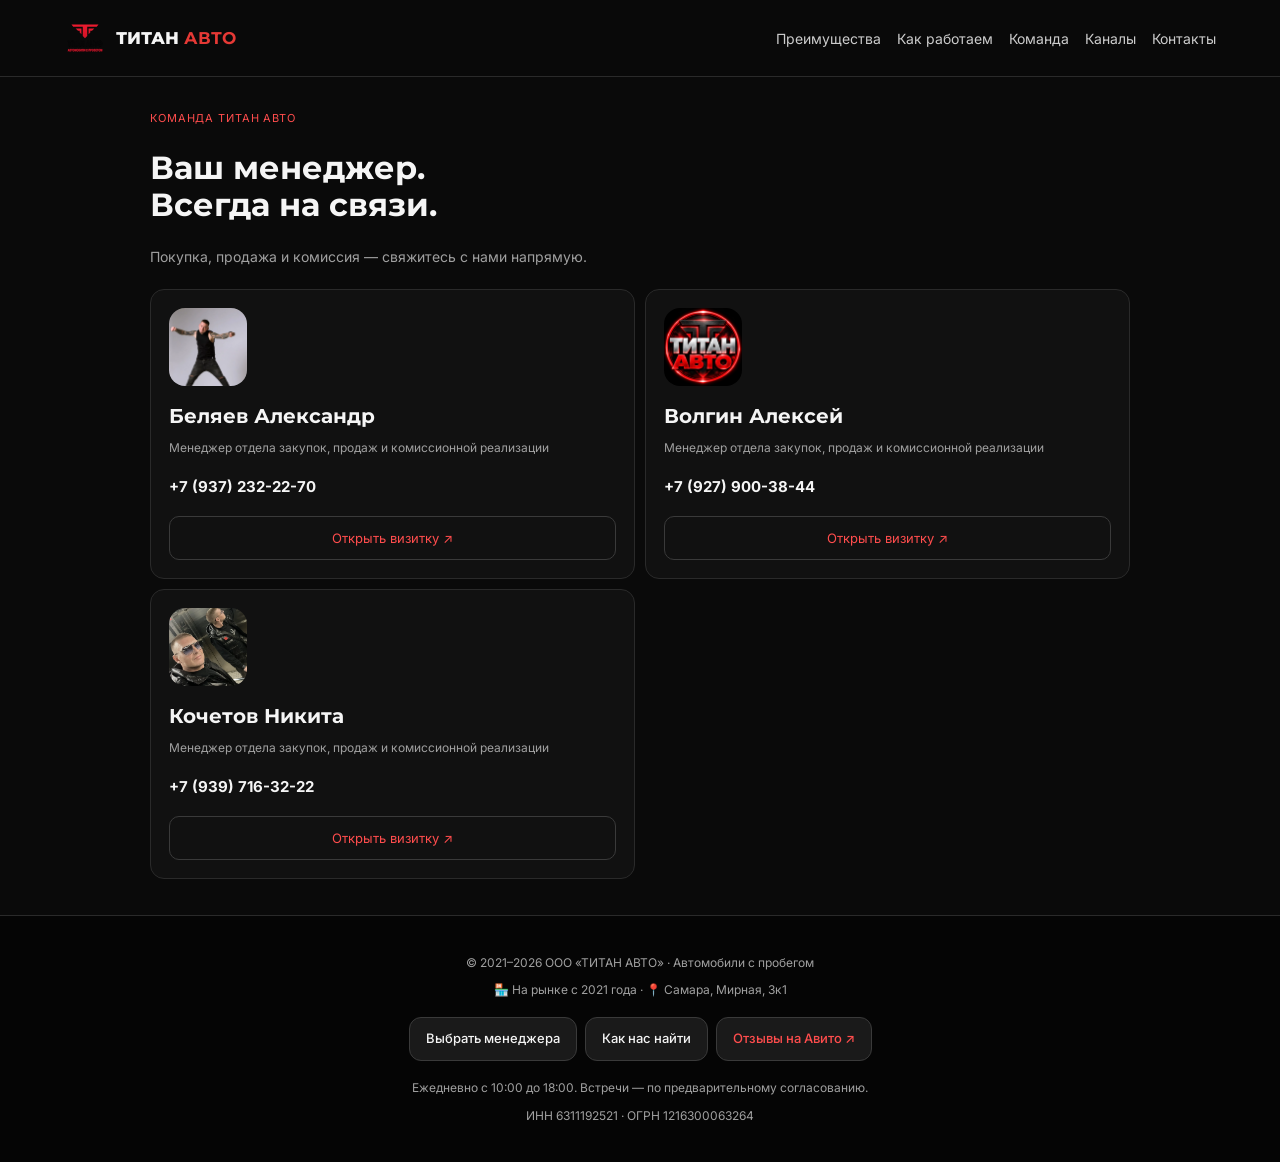
==== commit 1cb20b10: "Remove former manager from public team and retain personal card" ====
--- a/managers/index.html
+++ b/managers/index.html
@@ -1,2 +1,2 @@
 <!doctype html>
-<html lang="ru"><head><meta charset="utf-8"><meta name="viewport" content="width=device-width,initial-scale=1"><meta name="theme-color" content="#0a0a0a"><title>Менеджеры — ТИТАН АВТО</title><meta name="description" content="Команда ТИТАН АВТО — контакты менеджеров в Самаре."><link rel="canonical" href="https://maxsafrutin.github.io/TITAN-AUTO/managers/"><meta property="og:type" content="website"><meta property="og:locale" content="ru_RU"><meta property="og:title" content="Менеджеры — ТИТАН АВТО"><meta property="og:description" content="Команда ТИТАН АВТО — контакты менеджеров в Самаре."><meta property="og:url" content="https://maxsafrutin.github.io/TITAN-AUTO/managers/"><meta property="og:image" content="https://maxsafrutin.github.io/TITAN-AUTO/managers/assets/titan-avatar.jpg"><meta name="twitter:card" content="summary"><link rel="icon" href="../assets/brand/favicon.svg" type="image/svg+xml"><link rel="stylesheet" href="assets/cards.css?v=4"><link rel="stylesheet" href="../assets/site-common.css"><script src="../assets/site-common.js" defer></script></head><body><header class="site-header"><div class="site-header-inner"><a class="site-brand" href="../" aria-label="ТИТАН АВТО"><img src="../assets/brand/favicon.svg" alt="" width="42" height="42"><span>ТИТАН <strong>АВТО</strong></span></a><nav class="site-nav" aria-label="Основная навигация"><a href="../#advantages">Преимущества</a><a href="../#differences">Как работаем</a><a href="../#team">Команда</a><a href="../#telegram">Каналы</a><a href="../#contacts">Контакты</a></nav><button class="site-menu-button" type="button" data-menu-toggle aria-controls="site-mobile-menu" aria-expanded="false" aria-label="Открыть меню">☰</button></div><nav class="site-mobile-menu" id="site-mobile-menu" aria-label="Мобильная навигация" hidden><a href="../#advantages">Преимущества</a><a href="../#differences">Как работаем</a><a href="../#aswell">Сервис</a><a href="../#forwhom">Вопросы и ответы</a><a href="../#team">Команда</a><a href="../#telegram">Каналы</a><a href="../#contacts">Контакты</a></nav></header><main class="directory"><div class="directory-title"><span class="eyebrow">КОМАНДА ТИТАН АВТО</span><h1>Ваш менеджер.<br><span>Всегда на связи.</span></h1><p>Покупка, продажа и комиссия — свяжитесь с нами напрямую.</p></div><div class="manager-grid"><a class="manager-tile" href="aleksandr-belyaev/"><img src="../assets/images/team/aleksandr-ambassador.webp" alt="Александр Беляев" width="96" height="96"><h2>Беляев Александр</h2><p>Менеджер отдела закупок, продаж и комиссионной реализации</p><strong>+7 (937) 232-22-70</strong><span class="tile-link">Открыть визитку ↗</span></a><a class="manager-tile" href="aleksey-volgin/"><img src="assets/titan-avatar.jpg" alt="ТИТАН АВТО" width="96" height="96"><h2>Волгин Алексей</h2><p>Менеджер отдела закупок, продаж и комиссионной реализации</p><strong>+7 (927) 900-38-44</strong><span class="tile-link">Открыть визитку ↗</span></a><a class="manager-tile" href="nikita-kochetov/"><img src="../assets/images/team/nikita-kochetov.png" alt="Никита Кочетов" width="96" height="96"><h2>Кочетов Никита</h2><p>Менеджер отдела закупок, продаж и комиссионной реализации</p><strong>+7 (939) 716-32-22</strong><span class="tile-link">Открыть визитку ↗</span></a><a class="manager-tile" href="maksim-safrutin/"><img src="assets/maksim-safrutin.png" alt="Максим Сафрутин" width="96" height="96"><h2>Сафрутин Максим</h2><p>Менеджер отдела закупок, продаж и комиссионной реализации</p><strong>+7 (927) 652-22-87</strong><span class="tile-link">Открыть визитку ↗</span></a></div></main><footer class="site-footer"><p>© 2021–2026 ООО «ТИТАН АВТО» · Автомобили с пробегом</p><p>🏪 На рынке с 2021 года · 📍 Самара, Мирная, 3к1</p><div class="site-footer-actions"><button class="site-button" type="button" data-open-managers>Выбрать менеджера</button><button class="site-button" type="button" data-open-directions>Как нас найти</button><a class="site-button" href="https://www.avito.ru/profile/rating" target="_blank" rel="noopener noreferrer">Отзывы на Авито ↗</a></div><p>Ежедневно с 10:00 до 18:00. Встречи — по предварительному согласованию.</p><p>ИНН 6311192521 · ОГРН 1216300063264</p></footer></body></html>+<html lang="ru"><head><meta charset="utf-8"><meta name="viewport" content="width=device-width,initial-scale=1"><meta name="theme-color" content="#0a0a0a"><title>Менеджеры — ТИТАН АВТО</title><meta name="description" content="Команда ТИТАН АВТО — контакты менеджеров в Самаре."><link rel="canonical" href="https://maxsafrutin.github.io/TITAN-AUTO/managers/"><meta property="og:type" content="website"><meta property="og:locale" content="ru_RU"><meta property="og:title" content="Менеджеры — ТИТАН АВТО"><meta property="og:description" content="Команда ТИТАН АВТО — контакты менеджеров в Самаре."><meta property="og:url" content="https://maxsafrutin.github.io/TITAN-AUTO/managers/"><meta property="og:image" content="https://maxsafrutin.github.io/TITAN-AUTO/managers/assets/titan-avatar.jpg"><meta name="twitter:card" content="summary"><link rel="icon" href="../assets/brand/favicon.svg" type="image/svg+xml"><link rel="stylesheet" href="assets/cards.css?v=4"><link rel="stylesheet" href="../assets/site-common.css"><script src="../assets/site-common.js" defer></script></head><body><header class="site-header"><div class="site-header-inner"><a class="site-brand" href="../" aria-label="ТИТАН АВТО"><img src="../assets/brand/favicon.svg" alt="" width="42" height="42"><span>ТИТАН <strong>АВТО</strong></span></a><nav class="site-nav" aria-label="Основная навигация"><a href="../#advantages">Преимущества</a><a href="../#differences">Как работаем</a><a href="../#team">Команда</a><a href="../#telegram">Каналы</a><a href="../#contacts">Контакты</a></nav><button class="site-menu-button" type="button" data-menu-toggle aria-controls="site-mobile-menu" aria-expanded="false" aria-label="Открыть меню">☰</button></div><nav class="site-mobile-menu" id="site-mobile-menu" aria-label="Мобильная навигация" hidden><a href="../#advantages">Преимущества</a><a href="../#differences">Как работаем</a><a href="../#aswell">Сервис</a><a href="../#forwhom">Вопросы и ответы</a><a href="../#team">Команда</a><a href="../#telegram">Каналы</a><a href="../#contacts">Контакты</a></nav></header><main class="directory"><div class="directory-title"><span class="eyebrow">КОМАНДА ТИТАН АВТО</span><h1>Ваш менеджер.<br><span>Всегда на связи.</span></h1><p>Покупка, продажа и комиссия — свяжитесь с нами напрямую.</p></div><div class="manager-grid"><!-- DIRECTORY:START --><a class="manager-tile" href="aleksandr-belyaev/"><img src="../assets/images/team/aleksandr-ambassador.webp" alt="Александр Беляев" width="96" height="96"><h2>Беляев Александр</h2><p>Менеджер отдела закупок, продаж и комиссионной реализации</p><strong>+7 (937) 232-22-70</strong><span class="tile-link">Открыть визитку ↗</span></a><a class="manager-tile" href="aleksey-volgin/"><img src="assets/titan-avatar.jpg" alt="ТИТАН АВТО" width="96" height="96"><h2>Волгин Алексей</h2><p>Менеджер отдела закупок, продаж и комиссионной реализации</p><strong>+7 (927) 900-38-44</strong><span class="tile-link">Открыть визитку ↗</span></a><a class="manager-tile" href="nikita-kochetov/"><img src="../assets/images/team/nikita-kochetov.png" alt="Никита Кочетов" width="96" height="96"><h2>Кочетов Никита</h2><p>Менеджер отдела закупок, продаж и комиссионной реализации</p><strong>+7 (939) 716-32-22</strong><span class="tile-link">Открыть визитку ↗</span></a><!-- DIRECTORY:END --></div></main><footer class="site-footer"><p>© 2021–2026 ООО «ТИТАН АВТО» · Автомобили с пробегом</p><p>🏪 На рынке с 2021 года · 📍 Самара, Мирная, 3к1</p><div class="site-footer-actions"><button class="site-button" type="button" data-open-managers>Выбрать менеджера</button><button class="site-button" type="button" data-open-directions>Как нас найти</button><a class="site-button" href="https://www.avito.ru/profile/rating" target="_blank" rel="noopener noreferrer">Отзывы на Авито ↗</a></div><p>Ежедневно с 10:00 до 18:00. Встречи — по предварительному согласованию.</p><p>ИНН 6311192521 · ОГРН 1216300063264</p></footer></body></html>
--- a/managers/assets/cards.css
+++ b/managers/assets/cards.css
@@ -1086,3 +1086,10 @@
 .contact-tagline{margin:0;color:#a0a0a0;font-size:11px;line-height:1.4}.cardFacts{flex-direction:column;align-items:center;gap:4px;padding:14px 0 22px;font-size:11px}.directory{margin-top:28px;margin-bottom:36px}
 
 .cardFacts { display:block; white-space:nowrap; text-align:center; font-size:clamp(9px,2.65vw,11px); line-height:1.8; }
+
+.contactTopActions { grid-template-columns: repeat(2, minmax(0, 1fr)); }
+.contactTopActions .modalAction { min-width: 0; }
+@media(max-width:560px) { .contactTopActions { grid-template-columns: 1fr; } }
+
+.share-dialog { width: min(420px, calc(100% - 24px)); }
+.share-back { margin-top: 14px; }
